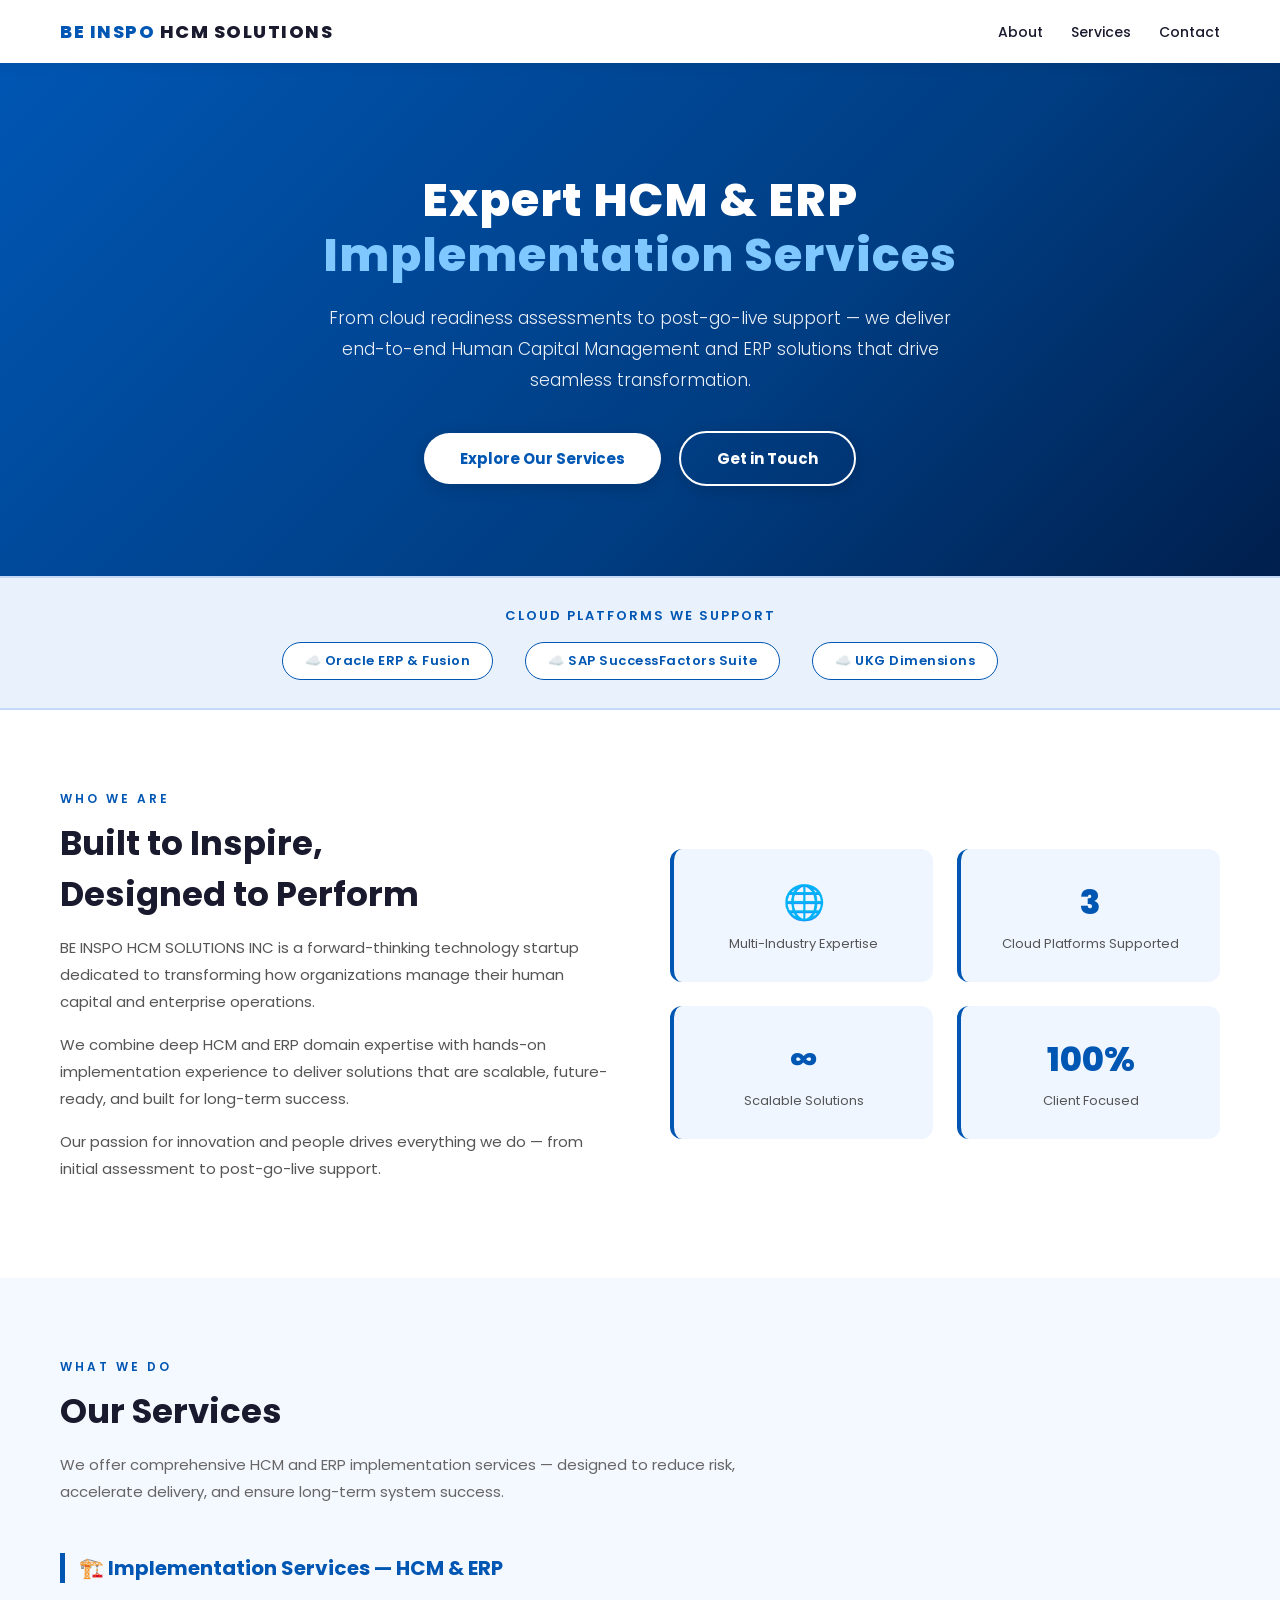
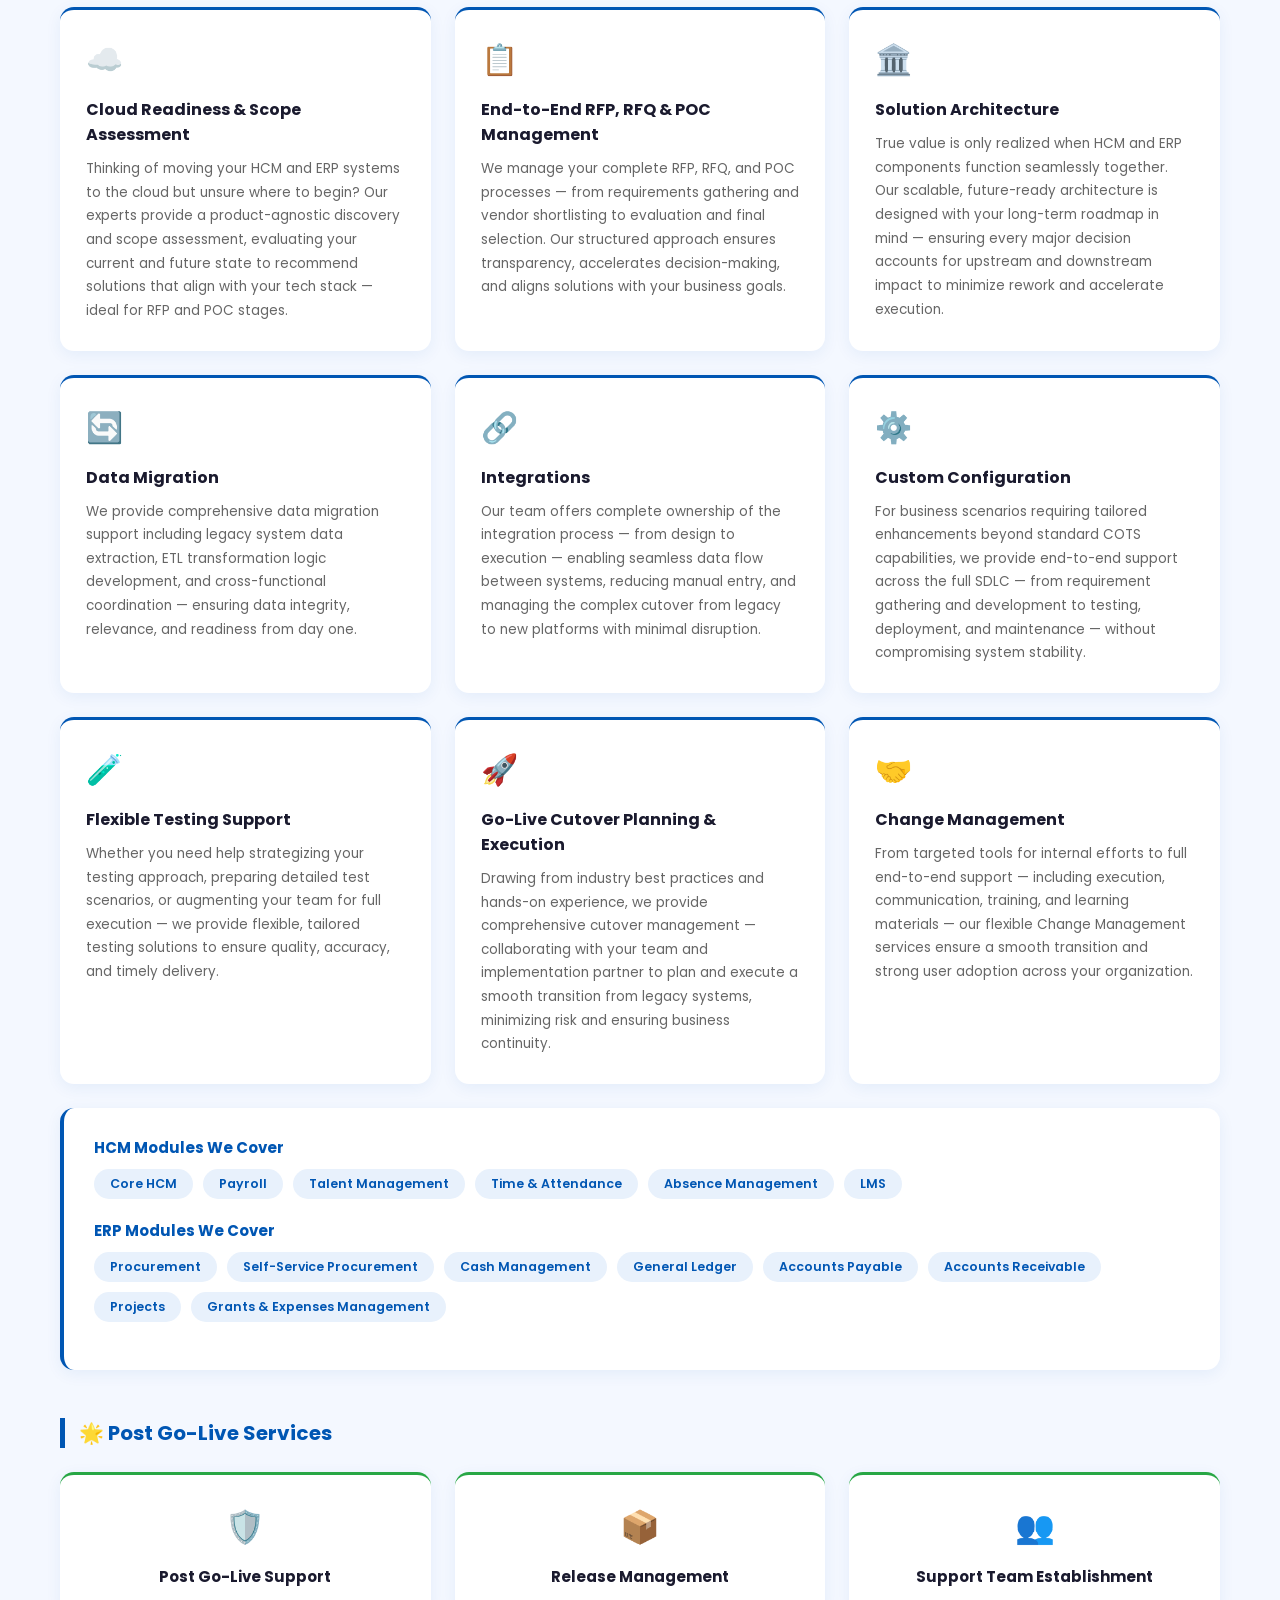
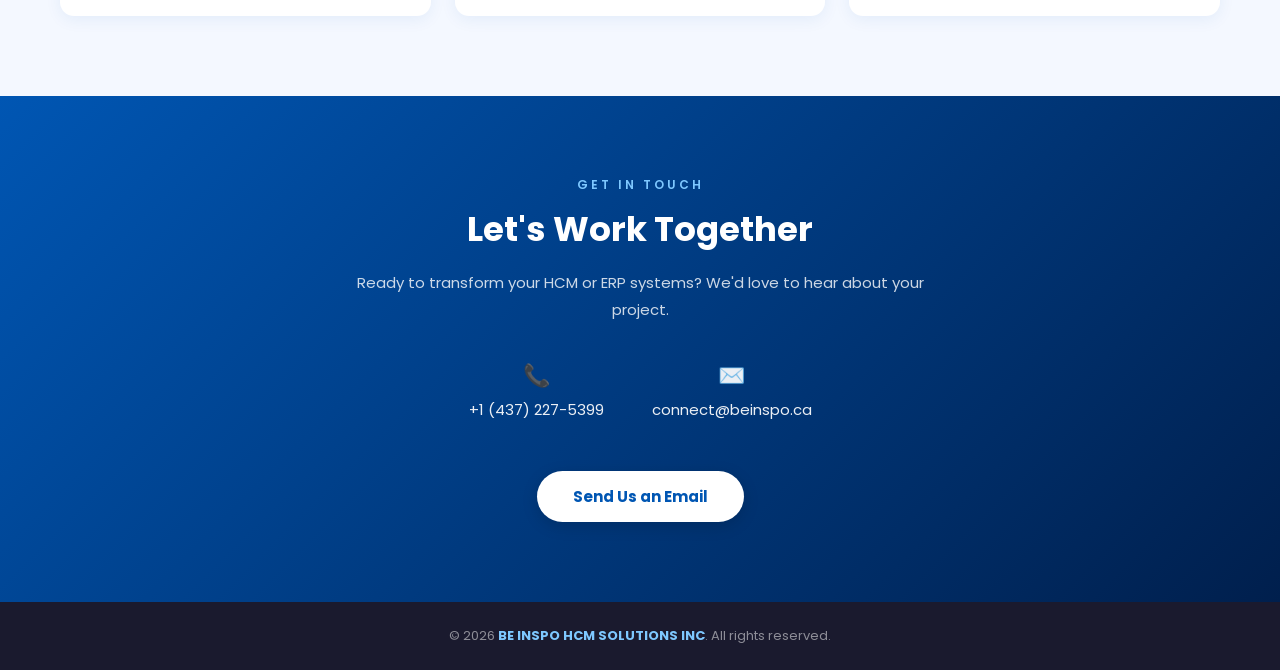
==== index.html @ 2d2f7bf6 "Initial website commit" ====
<!DOCTYPE html>
<html lang="en">
<head>
  <meta charset="UTF-8" />
  <meta name="viewport" content="width=device-width, initial-scale=1.0"/>
  <title>BE INSPO HCM SOLUTIONS INC</title>
  <link href="https://fonts.googleapis.com/css2?family=Poppins:wght@300;400;600;700;800&display=swap" rel="stylesheet"/>
  <style>
    * { margin: 0; padding: 0; box-sizing: border-box; }
    body { font-family: 'Poppins', sans-serif; color: #1a1a2e; background: #f9f9f9; }

    /* NAV */
    nav {
      display: flex; justify-content: space-between; align-items: center;
      padding: 18px 60px; background: #fff;
      box-shadow: 0 2px 12px rgba(0,0,0,0.07);
      position: sticky; top: 0; z-index: 100;
    }
    .logo { font-size: 18px; font-weight: 800; color: #0056b3; letter-spacing: 1.5px; }
    .logo span { color: #1a1a2e; }
    nav ul { list-style: none; display: flex; gap: 28px; }
    nav ul li a { text-decoration: none; color: #1a1a2e; font-size: 14px; font-weight: 500; transition: color 0.2s; }
    nav ul li a:hover { color: #0056b3; }

    /* HERO */
    .hero {
      background: linear-gradient(135deg, #0056b3 0%, #003d82 60%, #001f4d 100%);
      color: #fff; text-align: center; padding: 110px 40px 90px;
    }
    .hero h1 { font-size: 46px; font-weight: 800; letter-spacing: 1px; line-height: 1.2; margin-bottom: 20px; }
    .hero h1 span { color: #7ec8ff; }
    .hero p { font-size: 17px; font-weight: 300; max-width: 640px; margin: 0 auto 36px; line-height: 1.8; opacity: 0.92; }
    .btn {
      display: inline-block; padding: 14px 36px; background: #fff; color: #0056b3;
      font-weight: 700; font-size: 15px; border-radius: 30px; text-decoration: none;
      transition: transform 0.2s, box-shadow 0.2s; box-shadow: 0 4px 16px rgba(0,0,0,0.15);
    }
    .btn:hover { transform: translateY(-2px); box-shadow: 0 8px 24px rgba(0,0,0,0.2); }
    .btn-outline { background: transparent; color: #fff; border: 2px solid #fff; margin-left: 14px; }
    .btn-outline:hover { background: #fff; color: #0056b3; }

    /* SECTIONS */
    section { padding: 80px 60px; }
    .section-label { font-size: 12px; font-weight: 600; letter-spacing: 3px; color: #0056b3; text-transform: uppercase; margin-bottom: 10px; }
    h2 { font-size: 34px; font-weight: 700; color: #1a1a2e; margin-bottom: 14px; }
    .sub { font-size: 15px; color: #666; max-width: 620px; line-height: 1.8; margin-bottom: 50px; }

    /* ABOUT */
    .about { background: #fff; }
    .about-grid { display: grid; grid-template-columns: 1fr 1fr; gap: 60px; align-items: center; }
    .about-text p { font-size: 15px; color: #555; line-height: 1.8; margin-bottom: 16px; }
    .about-stats { display: grid; grid-template-columns: 1fr 1fr; gap: 24px; }
    .stat-box { background: #f0f6ff; border-radius: 12px; padding: 28px 24px; text-align: center; border-left: 4px solid #0056b3; }
    .stat-box h3 { font-size: 34px; font-weight: 800; color: #0056b3; }
    .stat-box p { font-size: 13px; color: #555; margin-top: 6px; }

    /* CLOUD BANNER */
    .cloud-banner {
      background: #e8f1fc; padding: 28px 60px; text-align: center;
      border-top: 2px solid #c3d9f5; border-bottom: 2px solid #c3d9f5;
    }
    .cloud-banner p { font-size: 13px; font-weight: 600; letter-spacing: 2px; color: #0056b3; text-transform: uppercase; margin-bottom: 16px; }
    .cloud-logos { display: flex; justify-content: center; gap: 32px; flex-wrap: wrap; }
    .cloud-tag {
      background: #fff; border: 1.5px solid #0056b3; color: #0056b3;
      border-radius: 20px; padding: 8px 22px; font-size: 13px; font-weight: 600;
      letter-spacing: 0.5px;
    }

    /* SERVICES */
    .services { background: #f4f8ff; }
    .services-intro { max-width: 700px; margin-bottom: 48px; }

    /* Category header */
    .cat-title {
      font-size: 20px; font-weight: 700; color: #0056b3;
      border-left: 5px solid #0056b3; padding-left: 14px;
      margin: 48px 0 24px;
    }

    /* Service cards grid */
    .service-grid { display: grid; grid-template-columns: repeat(auto-fill, minmax(300px, 1fr)); gap: 24px; }
    .service-card {
      background: #fff; border-radius: 14px; padding: 28px 26px;
      box-shadow: 0 4px 16px rgba(0,86,179,0.07);
      transition: transform 0.2s, box-shadow 0.2s;
      border-top: 3px solid #0056b3;
    }
    .service-card:hover { transform: translateY(-5px); box-shadow: 0 10px 28px rgba(0,86,179,0.14); }
    .service-card .icon { font-size: 30px; margin-bottom: 14px; }
    .service-card h3 { font-size: 16px; font-weight: 700; color: #1a1a2e; margin-bottom: 10px; }
    .service-card p { font-size: 13.5px; color: #666; line-height: 1.75; }

    /* Modules */
    .modules-box {
      background: #fff; border-radius: 14px; padding: 28px 30px;
      box-shadow: 0 4px 16px rgba(0,86,179,0.07); margin-top: 24px;
      border-left: 4px solid #0056b3;
    }
    .modules-box h4 { font-size: 15px; font-weight: 700; color: #0056b3; margin-bottom: 10px; }
    .module-tags { display: flex; flex-wrap: wrap; gap: 10px; margin-bottom: 20px; }
    .module-tag {
      background: #e8f1fc; color: #0056b3; border-radius: 20px;
      padding: 6px 16px; font-size: 12.5px; font-weight: 600;
    }

    /* Post go-live */
    .post-cards { display: flex; gap: 24px; flex-wrap: wrap; margin-top: 10px; }
    .post-card {
      background: #fff; border-radius: 14px; padding: 28px 26px; flex: 1; min-width: 220px;
      box-shadow: 0 4px 16px rgba(0,86,179,0.07); border-top: 3px solid #28a745; text-align: center;
      transition: transform 0.2s;
    }
    .post-card:hover { transform: translateY(-5px); }
    .post-card .icon { font-size: 32px; margin-bottom: 14px; }
    .post-card h3 { font-size: 15px; font-weight: 700; color: #1a1a2e; }

    /* TEAM */
    .team { background: #fff; text-align: center; }
    .team-grid { display: flex; justify-content: center; gap: 36px; flex-wrap: wrap; margin-top: 10px; }
    .team-card { background: #f4f8ff; border-radius: 14px; padding: 36px 28px; width: 200px; box-shadow: 0 2px 12px rgba(0,86,179,0.07); }
    .avatar {
      width: 72px; height: 72px; border-radius: 50%; background: #0056b3; color: #fff;
      font-size: 24px; font-weight: 700; display: flex; align-items: center;
      justify-content: center; margin: 0 auto 16px;
    }
    .team-card h4 { font-size: 15px; font-weight: 700; color: #1a1a2e; }
    .team-card p { font-size: 12px; color: #0056b3; margin-top: 4px; font-weight: 500; }

    /* CONTACT */
    .contact { background: linear-gradient(135deg, #0056b3, #001f4d); color: #fff; text-align: center; }
    .contact h2 { color: #fff; }
    .contact .sub { color: rgba(255,255,255,0.8); margin: 0 auto 36px; }
    .contact-info { display: flex; justify-content: center; gap: 48px; flex-wrap: wrap; margin-top: 20px; }
    .contact-item { font-size: 15px; opacity: 0.92; }
    .contact-item span { font-size: 22px; display: block; margin-bottom: 6px; }

    /* FOOTER */
    footer { background: #1a1a2e; color: rgba(255,255,255,0.5); text-align: center; padding: 24px; font-size: 13px; }
    footer strong { color: #7ec8ff; }

    @media (max-width: 768px) {
      nav { padding: 16px 20px; }
      nav ul { gap: 14px; }
      .logo { font-size: 14px; }
      .hero h1 { font-size: 28px; }
      section { padding: 60px 20px; }
      .about-grid { grid-template-columns: 1fr; }
      .cloud-banner { padding: 24px 20px; }
    }
  </style>
</head>
<body>

  <!-- NAV -->
  <nav>
    <div class="logo">BE INSPO <span>HCM SOLUTIONS</span></div>
    <ul>
      <li><a href="#about">About</a></li>
      <li><a href="#services">Services</a></li>
      <li><a href="#contact">Contact</a></li>
    </ul>
  </nav>

  <!-- HERO -->
  <section class="hero">
    <h1>Expert HCM & ERP<br><span>Implementation Services</span></h1>
    <p>From cloud readiness assessments to post-go-live support — we deliver end-to-end Human Capital Management and ERP solutions that drive seamless transformation.</p>
    <a href="#services" class="btn">Explore Our Services</a>
    <a href="#contact" class="btn btn-outline">Get in Touch</a>
  </section>

  <!-- CLOUD PRODUCTS BANNER -->
  <div class="cloud-banner">
    <p>Cloud Platforms We Support</p>
    <div class="cloud-logos">
      <span class="cloud-tag">☁️ Oracle ERP & Fusion</span>
      <span class="cloud-tag">☁️ SAP SuccessFactors Suite</span>
      <span class="cloud-tag">☁️ UKG Dimensions</span>
    </div>
  </div>

  <!-- ABOUT -->
  <section class="about" id="about">
    <div class="about-grid">
      <div class="about-text">
        <div class="section-label">Who We Are</div>
        <h2>Built to Inspire,<br>Designed to Perform</h2>
        <p>BE INSPO HCM SOLUTIONS INC is a forward-thinking technology startup dedicated to transforming how organizations manage their human capital and enterprise operations.</p>
        <p>We combine deep HCM and ERP domain expertise with hands-on implementation experience to deliver solutions that are scalable, future-ready, and built for long-term success.</p>
        <p>Our passion for innovation and people drives everything we do — from initial assessment to post-go-live support.</p>
      </div>
      <div class="about-stats">
<div class="stat-box"><h3>🌐</h3><p>Multi-Industry Expertise</p></div>
<div class="stat-box"><h3>3</h3><p>Cloud Platforms Supported</p></div>
        <div class="stat-box"><h3>∞</h3><p>Scalable Solutions</p></div>
        <div class="stat-box"><h3>100%</h3><p>Client Focused</p></div>
      </div>
    </div>
  </section>

  <!-- SERVICES -->
  <section class="services" id="services">
    <div class="section-label">What We Do</div>
    <h2>Our Services</h2>
    <p class="sub services-intro">We offer comprehensive HCM and ERP implementation services — designed to reduce risk, accelerate delivery, and ensure long-term system success.</p>

    <!-- Category 1: Implementation Services -->
    <div class="cat-title">🏗️ Implementation Services — HCM & ERP</div>
    <div class="service-grid">

      <div class="service-card">
        <div class="icon">☁️</div>
        <h3>Cloud Readiness & Scope Assessment</h3>
        <p>Thinking of moving your HCM and ERP systems to the cloud but unsure where to begin? Our experts provide a product-agnostic discovery and scope assessment, evaluating your current and future state to recommend solutions that align with your tech stack — ideal for RFP and POC stages.</p>
      </div>

      <div class="service-card">
        <div class="icon">📋</div>
        <h3>End-to-End RFP, RFQ & POC Management</h3>
        <p>We manage your complete RFP, RFQ, and POC processes — from requirements gathering and vendor shortlisting to evaluation and final selection. Our structured approach ensures transparency, accelerates decision-making, and aligns solutions with your business goals.</p>
      </div>

      <div class="service-card">
        <div class="icon">🏛️</div>
        <h3>Solution Architecture</h3>
        <p>True value is only realized when HCM and ERP components function seamlessly together. Our scalable, future-ready architecture is designed with your long-term roadmap in mind — ensuring every major decision accounts for upstream and downstream impact to minimize rework and accelerate execution.</p>
      </div>

      <div class="service-card">
        <div class="icon">🔄</div>
        <h3>Data Migration</h3>
        <p>We provide comprehensive data migration support including legacy system data extraction, ETL transformation logic development, and cross-functional coordination — ensuring data integrity, relevance, and readiness from day one.</p>
      </div>

      <div class="service-card">
        <div class="icon">🔗</div>
        <h3>Integrations</h3>
        <p>Our team offers complete ownership of the integration process — from design to execution — enabling seamless data flow between systems, reducing manual entry, and managing the complex cutover from legacy to new platforms with minimal disruption.</p>
      </div>

      <div class="service-card">
        <div class="icon">⚙️</div>
        <h3>Custom Configuration</h3>
        <p>For business scenarios requiring tailored enhancements beyond standard COTS capabilities, we provide end-to-end support across the full SDLC — from requirement gathering and development to testing, deployment, and maintenance — without compromising system stability.</p>
      </div>

      <div class="service-card">
        <div class="icon">🧪</div>
        <h3>Flexible Testing Support</h3>
        <p>Whether you need help strategizing your testing approach, preparing detailed test scenarios, or augmenting your team for full execution — we provide flexible, tailored testing solutions to ensure quality, accuracy, and timely delivery.</p>
      </div>

      <div class="service-card">
        <div class="icon">🚀</div>
        <h3>Go-Live Cutover Planning & Execution</h3>
        <p>Drawing from industry best practices and hands-on experience, we provide comprehensive cutover management — collaborating with your team and implementation partner to plan and execute a smooth transition from legacy systems, minimizing risk and ensuring business continuity.</p>
      </div>

      <div class="service-card">
        <div class="icon">🤝</div>
        <h3>Change Management</h3>
        <p>From targeted tools for internal efforts to full end-to-end support — including execution, communication, training, and learning materials — our flexible Change Management services ensure a smooth transition and strong user adoption across your organization.</p>
      </div>

    </div>

    <!-- Modules -->
    <div class="modules-box">
      <h4>HCM Modules We Cover</h4>
      <div class="module-tags">
        <span class="module-tag">Core HCM</span>
        <span class="module-tag">Payroll</span>
        <span class="module-tag">Talent Management</span>
        <span class="module-tag">Time & Attendance</span>
        <span class="module-tag">Absence Management</span>
        <span class="module-tag">LMS</span>
      </div>
      <h4>ERP Modules We Cover</h4>
      <div class="module-tags">
        <span class="module-tag">Procurement</span>
        <span class="module-tag">Self-Service Procurement</span>
        <span class="module-tag">Cash Management</span>
        <span class="module-tag">General Ledger</span>
        <span class="module-tag">Accounts Payable</span>
        <span class="module-tag">Accounts Receivable</span>
        <span class="module-tag">Projects</span>
        <span class="module-tag">Grants & Expenses Management</span>
      </div>
    </div>

    <!-- Category 2: Post Go-Live -->
    <div class="cat-title">🌟 Post Go-Live Services</div>
    <div class="post-cards">
      <div class="post-card">
        <div class="icon">🛡️</div>
        <h3>Post Go-Live Support</h3>
      </div>
      <div class="post-card">
        <div class="icon">📦</div>
        <h3>Release Management</h3>
      </div>
      <div class="post-card">
        <div class="icon">👥</div>
        <h3>Support Team Establishment</h3>
      </div>
    </div>

  </section>


  <!-- CONTACT -->
  <section class="contact" id="contact">
    <div class="section-label" style="color:#7ec8ff;">Get In Touch</div>
    <h2>Let's Work Together</h2>
    <p class="sub">Ready to transform your HCM or ERP systems? We'd love to hear about your project.</p>
    <div class="contact-info">
      <div class="contact-item"><span>📞</span>+1 (437) 227-5399</div>
      <div class="contact-item"><span>✉️</span>connect@beinspo.ca</div>
    </div>
    <br><br>
    <a href="mailto:connect@beinspo.ca" class="btn">Send Us an Email</a>
  </section>

  <!-- FOOTER -->
  <footer>
    <p>© 2026 <strong>BE INSPO HCM SOLUTIONS INC</strong>. All rights reserved.</p>
  </footer>

</body>
</html>
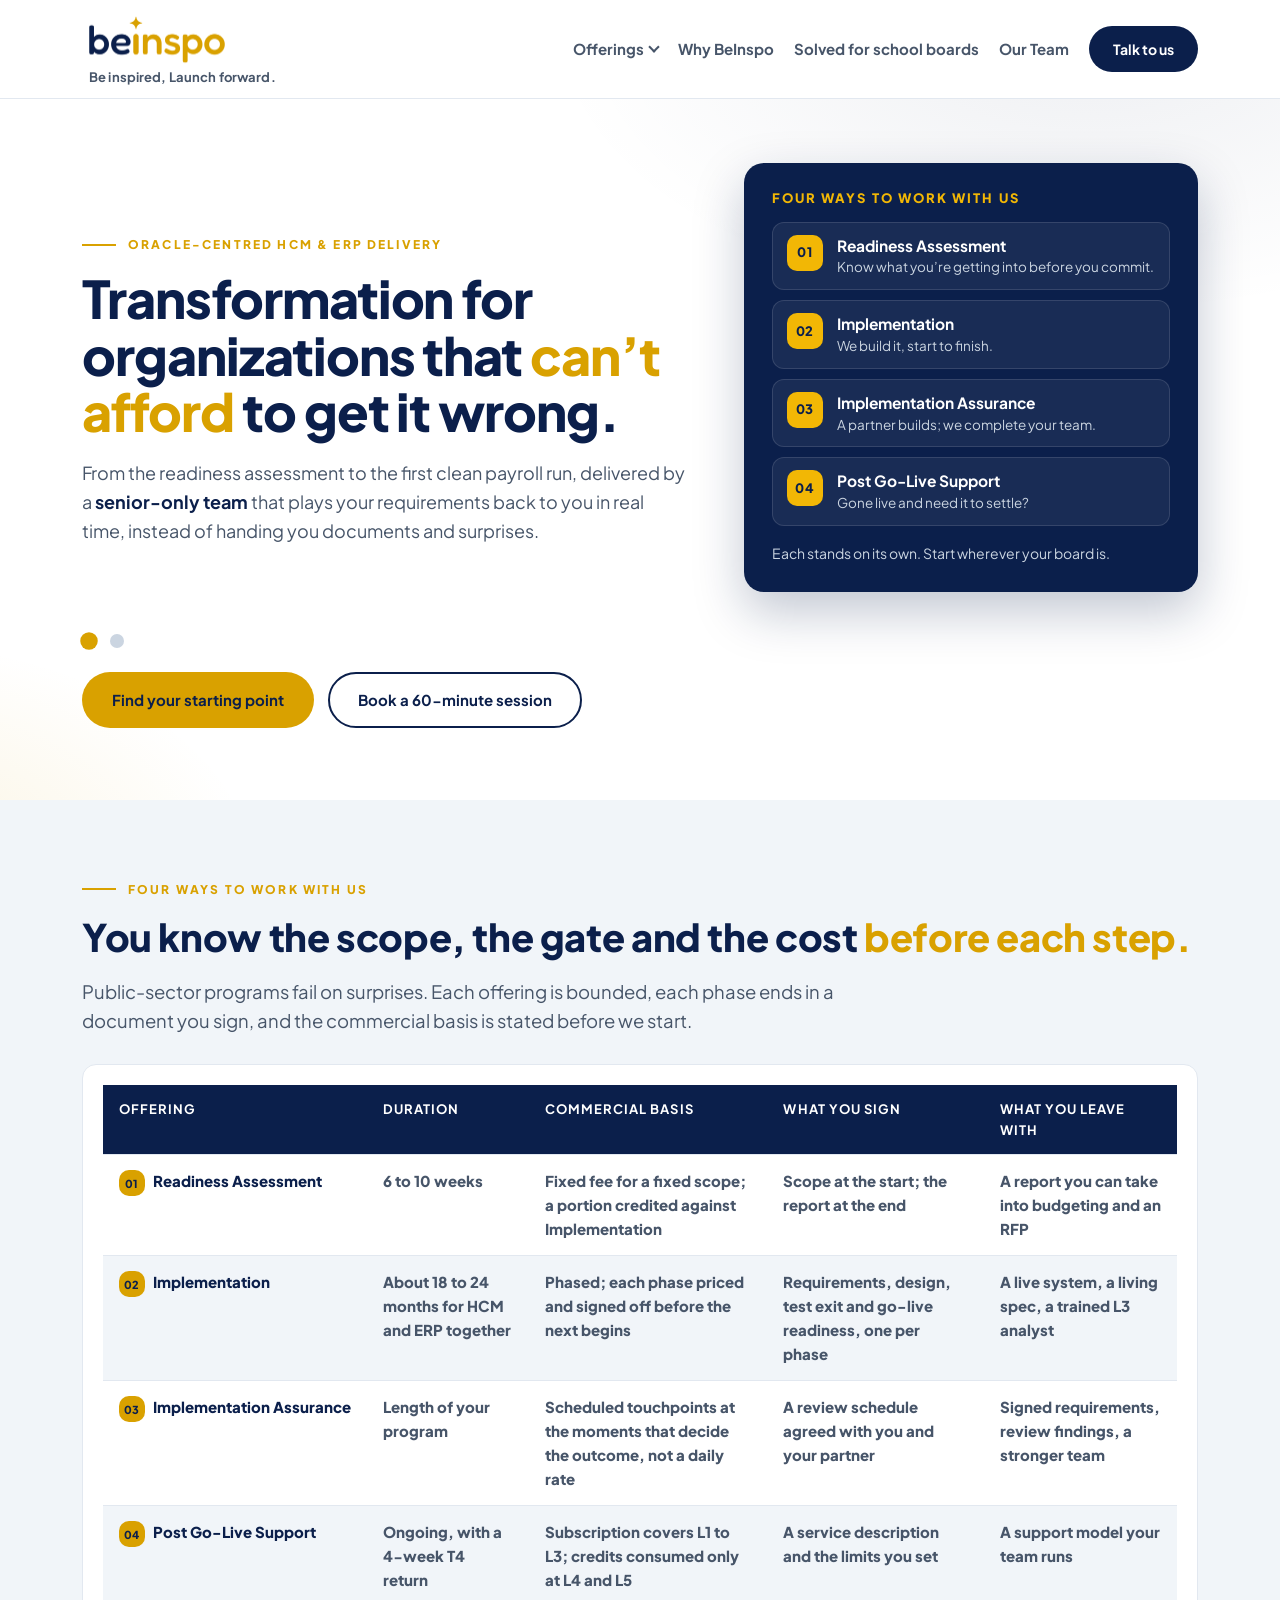
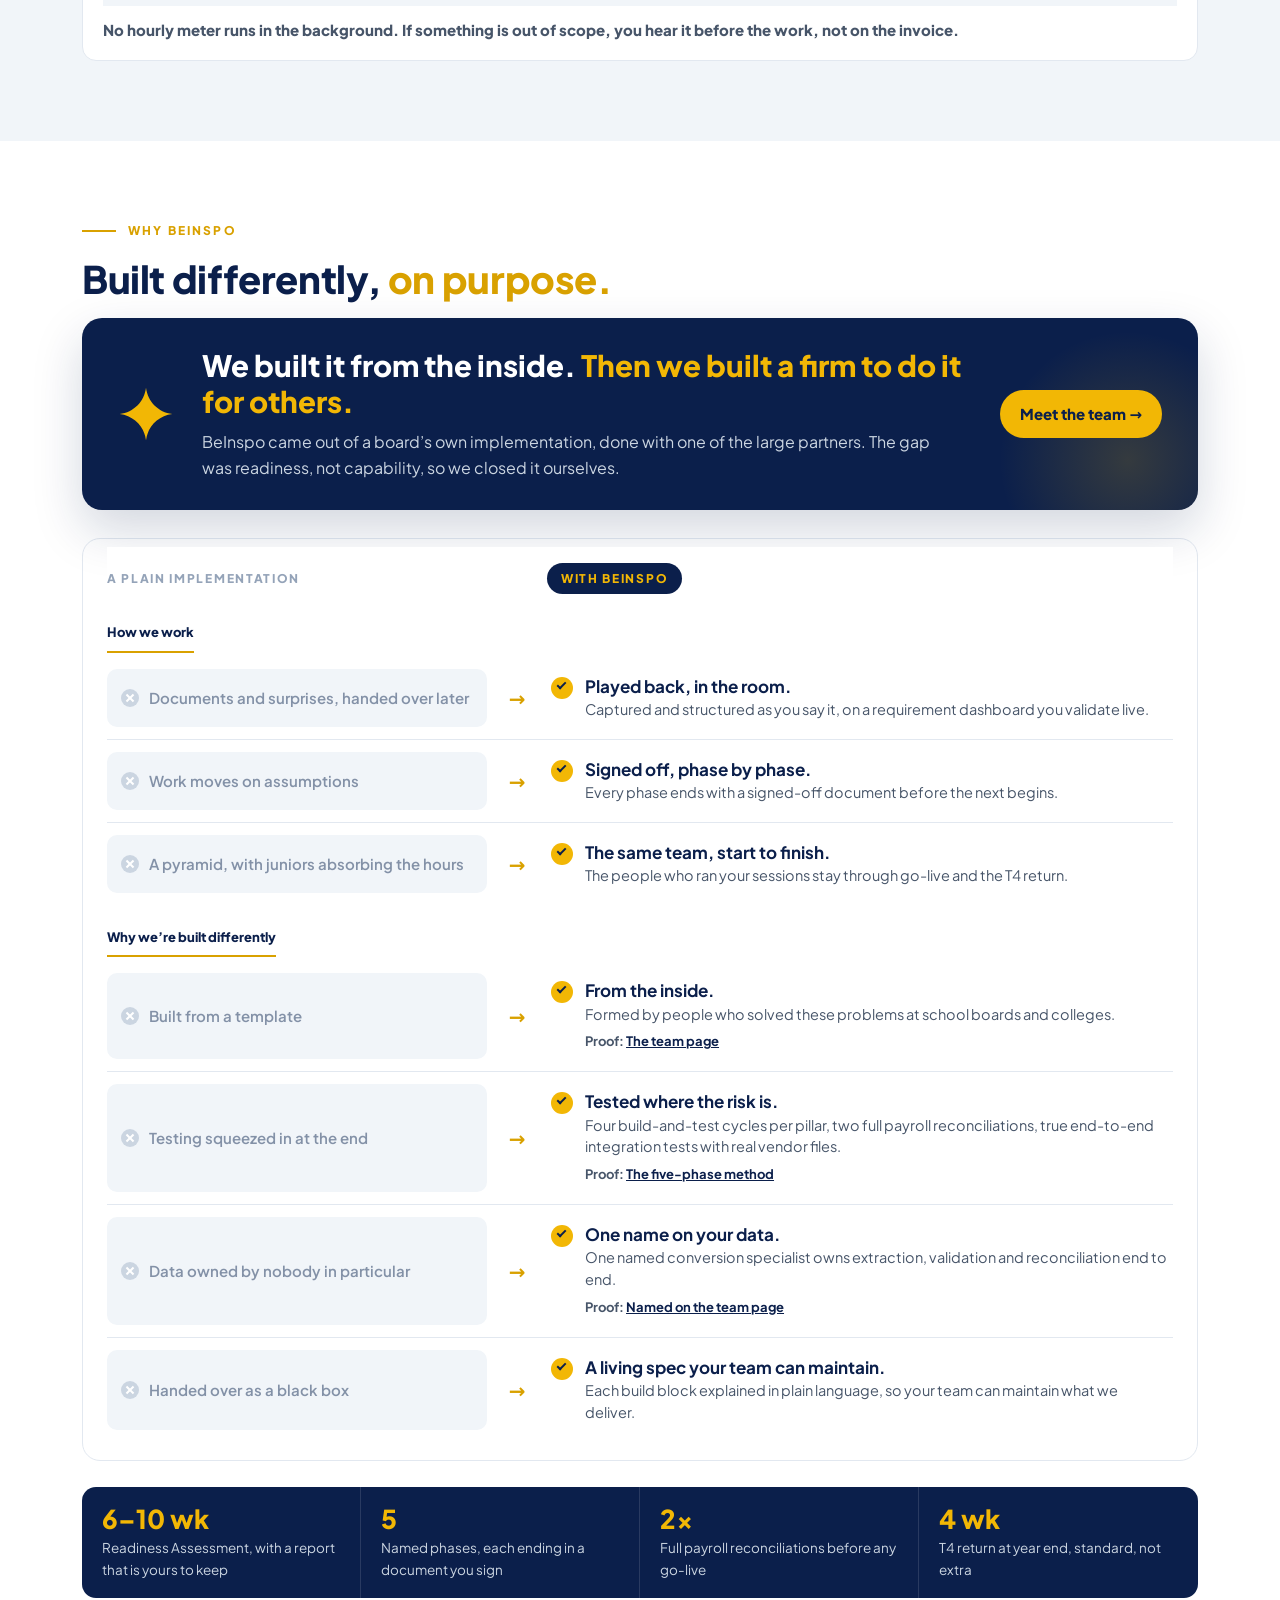
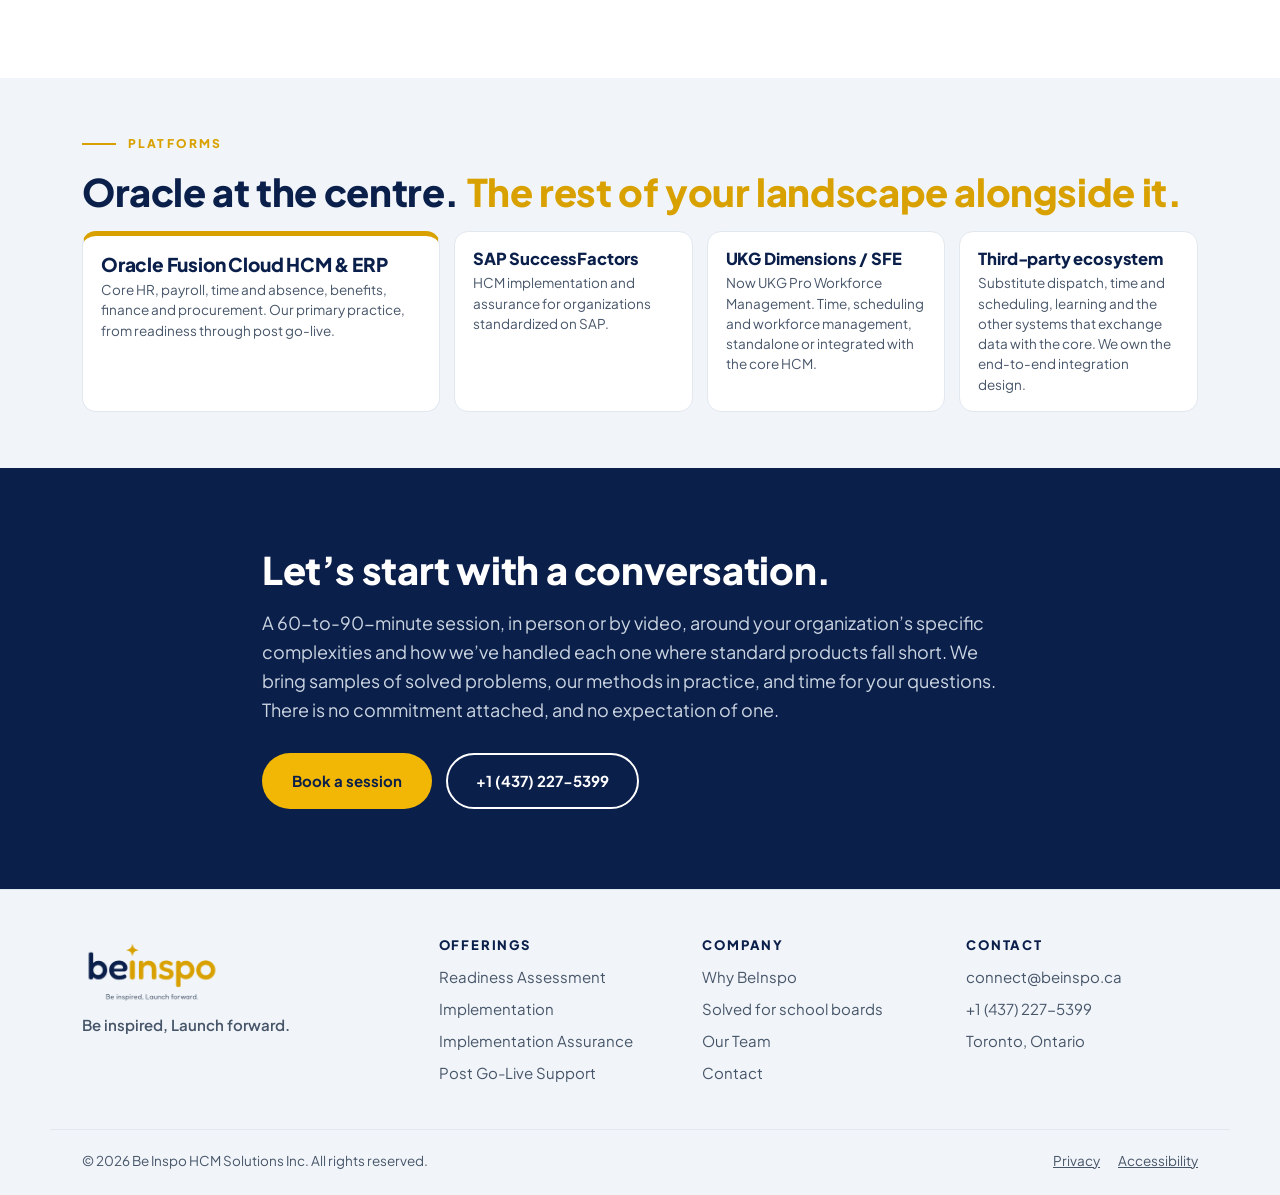
==== commit 6a6bd657: "New version" ====
--- a/index.html
+++ b/index.html
@@ -1,331 +1,257 @@
 <!DOCTYPE html>
-<html lang="en">
+<html lang="en-CA">
 <head>
-  <meta charset="UTF-8" />
-  <meta name="viewport" content="width=device-width, initial-scale=1.0"/>
-  <title>BE INSPO HCM SOLUTIONS INC</title>
-  <link href="https://fonts.googleapis.com/css2?family=Poppins:wght@300;400;600;700;800&display=swap" rel="stylesheet"/>
-  <style>
-    * { margin: 0; padding: 0; box-sizing: border-box; }
-    body { font-family: 'Poppins', sans-serif; color: #1a1a2e; background: #f9f9f9; }
-
-    /* NAV */
-    nav {
-      display: flex; justify-content: space-between; align-items: center;
-      padding: 18px 60px; background: #fff;
-      box-shadow: 0 2px 12px rgba(0,0,0,0.07);
-      position: sticky; top: 0; z-index: 100;
-    }
-    .logo { font-size: 18px; font-weight: 800; color: #0056b3; letter-spacing: 1.5px; }
-    .logo span { color: #1a1a2e; }
-    nav ul { list-style: none; display: flex; gap: 28px; }
-    nav ul li a { text-decoration: none; color: #1a1a2e; font-size: 14px; font-weight: 500; transition: color 0.2s; }
-    nav ul li a:hover { color: #0056b3; }
-
-    /* HERO */
-    .hero {
-      background: linear-gradient(135deg, #0056b3 0%, #003d82 60%, #001f4d 100%);
-      color: #fff; text-align: center; padding: 110px 40px 90px;
-    }
-    .hero h1 { font-size: 46px; font-weight: 800; letter-spacing: 1px; line-height: 1.2; margin-bottom: 20px; }
-    .hero h1 span { color: #7ec8ff; }
-    .hero p { font-size: 17px; font-weight: 300; max-width: 640px; margin: 0 auto 36px; line-height: 1.8; opacity: 0.92; }
-    .btn {
-      display: inline-block; padding: 14px 36px; background: #fff; color: #0056b3;
-      font-weight: 700; font-size: 15px; border-radius: 30px; text-decoration: none;
-      transition: transform 0.2s, box-shadow 0.2s; box-shadow: 0 4px 16px rgba(0,0,0,0.15);
-    }
-    .btn:hover { transform: translateY(-2px); box-shadow: 0 8px 24px rgba(0,0,0,0.2); }
-    .btn-outline { background: transparent; color: #fff; border: 2px solid #fff; margin-left: 14px; }
-    .btn-outline:hover { background: #fff; color: #0056b3; }
-
-    /* SECTIONS */
-    section { padding: 80px 60px; }
-    .section-label { font-size: 12px; font-weight: 600; letter-spacing: 3px; color: #0056b3; text-transform: uppercase; margin-bottom: 10px; }
-    h2 { font-size: 34px; font-weight: 700; color: #1a1a2e; margin-bottom: 14px; }
-    .sub { font-size: 15px; color: #666; max-width: 620px; line-height: 1.8; margin-bottom: 50px; }
-
-    /* ABOUT */
-    .about { background: #fff; }
-    .about-grid { display: grid; grid-template-columns: 1fr 1fr; gap: 60px; align-items: center; }
-    .about-text p { font-size: 15px; color: #555; line-height: 1.8; margin-bottom: 16px; }
-    .about-stats { display: grid; grid-template-columns: 1fr 1fr; gap: 24px; }
-    .stat-box { background: #f0f6ff; border-radius: 12px; padding: 28px 24px; text-align: center; border-left: 4px solid #0056b3; }
-    .stat-box h3 { font-size: 34px; font-weight: 800; color: #0056b3; }
-    .stat-box p { font-size: 13px; color: #555; margin-top: 6px; }
-
-    /* CLOUD BANNER */
-    .cloud-banner {
-      background: #e8f1fc; padding: 28px 60px; text-align: center;
-      border-top: 2px solid #c3d9f5; border-bottom: 2px solid #c3d9f5;
-    }
-    .cloud-banner p { font-size: 13px; font-weight: 600; letter-spacing: 2px; color: #0056b3; text-transform: uppercase; margin-bottom: 16px; }
-    .cloud-logos { display: flex; justify-content: center; gap: 32px; flex-wrap: wrap; }
-    .cloud-tag {
-      background: #fff; border: 1.5px solid #0056b3; color: #0056b3;
-      border-radius: 20px; padding: 8px 22px; font-size: 13px; font-weight: 600;
-      letter-spacing: 0.5px;
-    }
-
-    /* SERVICES */
-    .services { background: #f4f8ff; }
-    .services-intro { max-width: 700px; margin-bottom: 48px; }
-
-    /* Category header */
-    .cat-title {
-      font-size: 20px; font-weight: 700; color: #0056b3;
-      border-left: 5px solid #0056b3; padding-left: 14px;
-      margin: 48px 0 24px;
-    }
-
-    /* Service cards grid */
-    .service-grid { display: grid; grid-template-columns: repeat(auto-fill, minmax(300px, 1fr)); gap: 24px; }
-    .service-card {
-      background: #fff; border-radius: 14px; padding: 28px 26px;
-      box-shadow: 0 4px 16px rgba(0,86,179,0.07);
-      transition: transform 0.2s, box-shadow 0.2s;
-      border-top: 3px solid #0056b3;
-    }
-    .service-card:hover { transform: translateY(-5px); box-shadow: 0 10px 28px rgba(0,86,179,0.14); }
-    .service-card .icon { font-size: 30px; margin-bottom: 14px; }
-    .service-card h3 { font-size: 16px; font-weight: 700; color: #1a1a2e; margin-bottom: 10px; }
-    .service-card p { font-size: 13.5px; color: #666; line-height: 1.75; }
-
-    /* Modules */
-    .modules-box {
-      background: #fff; border-radius: 14px; padding: 28px 30px;
-      box-shadow: 0 4px 16px rgba(0,86,179,0.07); margin-top: 24px;
-      border-left: 4px solid #0056b3;
-    }
-    .modules-box h4 { font-size: 15px; font-weight: 700; color: #0056b3; margin-bottom: 10px; }
-    .module-tags { display: flex; flex-wrap: wrap; gap: 10px; margin-bottom: 20px; }
-    .module-tag {
-      background: #e8f1fc; color: #0056b3; border-radius: 20px;
-      padding: 6px 16px; font-size: 12.5px; font-weight: 600;
-    }
-
-    /* Post go-live */
-    .post-cards { display: flex; gap: 24px; flex-wrap: wrap; margin-top: 10px; }
-    .post-card {
-      background: #fff; border-radius: 14px; padding: 28px 26px; flex: 1; min-width: 220px;
-      box-shadow: 0 4px 16px rgba(0,86,179,0.07); border-top: 3px solid #28a745; text-align: center;
-      transition: transform 0.2s;
-    }
-    .post-card:hover { transform: translateY(-5px); }
-    .post-card .icon { font-size: 32px; margin-bottom: 14px; }
-    .post-card h3 { font-size: 15px; font-weight: 700; color: #1a1a2e; }
-
-    /* TEAM */
-    .team { background: #fff; text-align: center; }
-    .team-grid { display: flex; justify-content: center; gap: 36px; flex-wrap: wrap; margin-top: 10px; }
-    .team-card { background: #f4f8ff; border-radius: 14px; padding: 36px 28px; width: 200px; box-shadow: 0 2px 12px rgba(0,86,179,0.07); }
-    .avatar {
-      width: 72px; height: 72px; border-radius: 50%; background: #0056b3; color: #fff;
-      font-size: 24px; font-weight: 700; display: flex; align-items: center;
-      justify-content: center; margin: 0 auto 16px;
-    }
-    .team-card h4 { font-size: 15px; font-weight: 700; color: #1a1a2e; }
-    .team-card p { font-size: 12px; color: #0056b3; margin-top: 4px; font-weight: 500; }
-
-    /* CONTACT */
-    .contact { background: linear-gradient(135deg, #0056b3, #001f4d); color: #fff; text-align: center; }
-    .contact h2 { color: #fff; }
-    .contact .sub { color: rgba(255,255,255,0.8); margin: 0 auto 36px; }
-    .contact-info { display: flex; justify-content: center; gap: 48px; flex-wrap: wrap; margin-top: 20px; }
-    .contact-item { font-size: 15px; opacity: 0.92; }
-    .contact-item span { font-size: 22px; display: block; margin-bottom: 6px; }
-
-    /* FOOTER */
-    footer { background: #1a1a2e; color: rgba(255,255,255,0.5); text-align: center; padding: 24px; font-size: 13px; }
-    footer strong { color: #7ec8ff; }
-
-    @media (max-width: 768px) {
-      nav { padding: 16px 20px; }
-      nav ul { gap: 14px; }
-      .logo { font-size: 14px; }
-      .hero h1 { font-size: 28px; }
-      section { padding: 60px 20px; }
-      .about-grid { grid-template-columns: 1fr; }
-      .cloud-banner { padding: 24px 20px; }
-    }
-  </style>
+  <meta charset="UTF-8">
+  <meta name="viewport" content="width=device-width, initial-scale=1">
+  <title>HCM &amp; ERP implementation for school boards | BeInspo</title>
+  <meta name="description" content="Oracle-centred HCM and ERP implementation for Canadian school boards and the public sector, by people who solved these problems inside boards.">
+  <link rel="icon" type="image/svg+xml" href="assets/favicon.svg">
+  <link rel="stylesheet" href="css/styles.css?v=20261103j">
+  <link rel="stylesheet" href="css/pages.css?v=20261024c">
+  <link rel="stylesheet" href="css/merge.css?v=20261103p">
 </head>
 <body>
-
-  <!-- NAV -->
-  <nav>
-    <div class="logo">BE INSPO <span>HCM SOLUTIONS</span></div>
+<a class="skip-link" href="#main">Skip to content</a>
+
+<header class="site-header">
+  <div class="wrap nav-in">
+    <a class="brand" href="index.html" aria-label="BeInspo home">
+      <span class="brand-mark"><img src="assets/beinspo-logo.png" alt="BeInspo" width="1200" height="600"></span>
+      <span class="brand-tag">Be inspired, Launch forward.</span>
+    </a>
+    <button class="nav-toggle" aria-expanded="false" aria-controls="site-nav">
+      <span class="nav-toggle-bar" aria-hidden="true"></span><span class="sr-only">Menu</span>
+    </button>
+    <nav id="site-nav" class="site-nav" aria-label="Primary">
+      <ul class="nav-links">
+        <li class="has-dropdown">
+          <button class="nav-link dropdown-toggle" aria-expanded="false" aria-controls="engage-menu">Offerings <span class="chev" aria-hidden="true"></span></button>
+          <ul id="engage-menu" class="dropdown">
+            <li><a href="readiness-assessment.html"><strong>01 Readiness Assessment</strong><span>Know what you&rsquo;re getting into before you commit.</span></a></li>
+            <li><a href="implementation.html"><strong>02 Implementation</strong><span>We build it, start to finish.</span></a></li>
+            <li><a href="implementation-assurance.html"><strong>03 Implementation Assurance</strong><span>A partner builds; we complete your team.</span></a></li>
+            <li><a href="post-go-live-support.html"><strong>04 Post Go-Live Support</strong><span>Gone live and need it to settle?</span></a></li>
+          </ul>
+        </li>
+        <li><a class="nav-link" href="index.html#why-beinspo">Why BeInspo</a></li>
+        <li><a class="nav-link" href="school-boards.html">Solved for school boards</a></li>
+        <li><a class="nav-link" href="team.html">Our Team</a></li>
+        <li class="nav-cta-item"><a class="btn btn-navy btn-sm" href="contact.html">Talk to us</a></li>
+      </ul>
+    </nav>
+  </div>
+</header>
+
+<main id="main">
+
+  <!-- Hero: two slides rotate in the left column; the path card stays fixed on the right -->
+  <section class="hero" aria-labelledby="hero-heading">
+    <div class="wrap hero-in">
+      <div class="hero-copy">
+        <div class="hero-slider" data-slider>
+          <div class="hero-slides" aria-live="polite">
+            <article class="hero-slide is-active" id="hero-slide-1" aria-roledescription="slide" aria-label="1 of 2">
+              <p class="eyebrow">Oracle-centred HCM &amp; ERP delivery</p>
+              <h1 id="hero-heading">Transformation for organizations that <em>can&rsquo;t afford</em> to get it wrong.</h1>
+              <p class="lede">From the readiness assessment to the first clean payroll run, delivered by a <strong>senior-only team</strong> that plays your requirements back to you in real time, instead of handing you documents and surprises.</p>
+            </article>
+            <article class="hero-slide" id="hero-slide-2" aria-roledescription="slide" aria-label="2 of 2" aria-hidden="true">
+              <p class="eyebrow">HCM &amp; ERP implementation for school boards and the public sector</p>
+              <p class="h1">HCM and ERP implementation, <em class="em-plain">by people who ran it inside school boards.</em></p>
+              <p class="lede">Oracle-centred delivery for Canadian school boards and public-sector bodies. We arrive with the school-board problems already solved, so your program&rsquo;s time goes into what is unique to your board, and the same senior team stays from the first session through two go-live cycles and the T4 return.</p>
+            </article>
+          </div>
+          <div class="slider-dots" role="group" aria-label="Choose message">
+            <button type="button" class="slider-dot is-active" data-slide-to="0" aria-label="Message 1" aria-pressed="true"></button>
+            <button type="button" class="slider-dot" data-slide-to="1" aria-label="Message 2" aria-pressed="false"></button>
+          </div>
+          <div class="btn-row">
+            <a class="btn btn-yellow" href="#engagement">Find your starting point</a>
+            <a class="btn btn-outline" href="contact.html">Book a 60-minute session</a>
+          </div>
+        </div>
+      </div>
+      <aside class="hero-card" aria-labelledby="path-card-heading">
+        <h2 id="path-card-heading" class="hero-card-title">Four ways to work with us</h2>
+        <ol class="path-list">
+          <li><a href="readiness-assessment.html"><span class="badge">01</span><span class="path-text"><strong>Readiness Assessment</strong>Know what you&rsquo;re getting into before you commit.</span></a></li>
+          <li><a href="implementation.html"><span class="badge">02</span><span class="path-text"><strong>Implementation</strong>We build it, start to finish.</span></a></li>
+          <li><a href="implementation-assurance.html"><span class="badge">03</span><span class="path-text"><strong>Implementation Assurance</strong>A partner builds; we complete your team.</span></a></li>
+          <li><a href="post-go-live-support.html"><span class="badge">04</span><span class="path-text"><strong>Post Go-Live Support</strong>Gone live and need it to settle?</span></a></li>
+        </ol>
+        <p class="hero-card-foot">Each stands on its own. Start wherever your board is.</p>
+      </aside>
+    </div>
+  </section>
+
+  <!-- Four ways, compared -->
+  <section class="section section-grey" id="engagement" aria-labelledby="engage-heading">
+    <div class="wrap">
+      <span id="offerings" class="anchor" aria-hidden="true"></span><span id="path" class="anchor" aria-hidden="true"></span>
+      <p class="eyebrow">Four ways to work with us</p>
+      <h2 id="engage-heading">You know the scope, the gate and the cost <em>before each step.</em></h2>
+      <p class="intro">Public-sector programs fail on surprises. Each offering is bounded, each phase ends in a document you sign, and the commercial basis is stated before we start.</p>
+      <div class="compare compare-open">
+        <div class="table-scroll">
+          <table class="model-table compare-table">
+            <thead><tr><th scope="col">Offering</th><th scope="col">Duration</th><th scope="col">Commercial basis</th><th scope="col">What you sign</th><th scope="col">What you leave with</th></tr></thead>
+            <tbody>
+            <tr><th scope="row"><span class="badge">01</span>Readiness Assessment</th><td>6 to 10 weeks</td><td>Fixed fee for a fixed scope; a portion credited against Implementation</td><td>Scope at the start; the report at the end</td><td>A report you can take into budgeting and an RFP</td></tr>
+            <tr><th scope="row"><span class="badge">02</span>Implementation</th><td>About 18 to 24 months for HCM and ERP together</td><td>Phased; each phase priced and signed off before the next begins</td><td>Requirements, design, test exit and go-live readiness, one per phase</td><td>A live system, a living spec, a trained L3 analyst</td></tr>
+            <tr><th scope="row"><span class="badge">03</span>Implementation Assurance</th><td>Length of your program</td><td>Scheduled touchpoints at the moments that decide the outcome, not a daily rate</td><td>A review schedule agreed with you and your partner</td><td>Signed requirements, review findings, a stronger team</td></tr>
+            <tr><th scope="row"><span class="badge">04</span>Post Go-Live Support</th><td>Ongoing, with a 4-week T4 return</td><td>Subscription covers L1 to L3; credits consumed only at L4 and L5</td><td>A service description and the limits you set</td><td>A support model your team runs</td></tr>
+            </tbody>
+          </table>
+        </div>
+        <p class="table-note">No hourly meter runs in the background. If something is out of scope, you hear it before the work, not on the invoice.</p>
+      </div>
+    </div>
+  </section>
+
+  <!-- Why BeInspo: story banner + plain-vs-BeInspo contrast -->
+  <section class="section" id="why-beinspo" aria-labelledby="why-heading">
+    <div class="wrap">
+      <span id="how-we-work" class="anchor" aria-hidden="true"></span><span id="proof" class="anchor" aria-hidden="true"></span>
+      <p class="eyebrow">Why BeInspo</p>
+      <h2 id="why-heading">Built differently, <em>on purpose.</em></h2>
+
+      <div class="story">
+        <svg class="story-spark" viewBox="0 0 64 64" aria-hidden="true"><path d="M32 2c2 16 14 28 30 30-16 2-28 14-30 30-2-16-14-28-30-30C18 30 30 18 32 2z" fill="#F2B705"/></svg>
+        <div class="story-text">
+          <p class="story-quote">We built it from the inside. <span>Then we built a firm to do it for others.</span></p>
+          <p class="story-body">BeInspo came out of a board&rsquo;s own implementation, done with one of the large partners. The gap was readiness, not capability, so we closed it ourselves.</p>
+        </div>
+        <a class="story-link" href="team.html">Meet the team <span aria-hidden="true">&rarr;</span></a>
+      </div>
+
+      <div class="vs" role="table" aria-label="A plain implementation compared with BeInspo">
+        <div class="vs-head" role="row">
+          <span class="vs-h-plain" role="columnheader">A plain implementation</span>
+          <span aria-hidden="true"></span>
+          <span class="vs-h-ours" role="columnheader">With BeInspo</span>
+        </div>
+        <div class="vs-group">
+          <p class="vs-label">How we work</p>
+          <div class="vs-row">
+            <div class="vs-plain"><span class="vs-x" aria-hidden="true"></span><span>Documents and surprises, handed over later</span></div>
+            <div class="vs-arrow" aria-hidden="true">&rarr;</div>
+            <div class="vs-ours"><span class="vs-check" aria-hidden="true"></span><div><strong>Played back, in the room.</strong><span>Captured and structured as you say it, on a requirement dashboard you validate live.</span></div></div>
+          </div>
+          <div class="vs-row">
+            <div class="vs-plain"><span class="vs-x" aria-hidden="true"></span><span>Work moves on assumptions</span></div>
+            <div class="vs-arrow" aria-hidden="true">&rarr;</div>
+            <div class="vs-ours"><span class="vs-check" aria-hidden="true"></span><div><strong>Signed off, phase by phase.</strong><span>Every phase ends with a signed-off document before the next begins.</span></div></div>
+          </div>
+          <div class="vs-row">
+            <div class="vs-plain"><span class="vs-x" aria-hidden="true"></span><span>A pyramid, with juniors absorbing the hours</span></div>
+            <div class="vs-arrow" aria-hidden="true">&rarr;</div>
+            <div class="vs-ours"><span class="vs-check" aria-hidden="true"></span><div><strong>The same team, start to finish.</strong><span>The people who ran your sessions stay through go-live and the T4 return.</span></div></div>
+          </div>
+        </div>
+        <div class="vs-group">
+          <p class="vs-label">Why we&rsquo;re built differently</p>
+          <div class="vs-row">
+            <div class="vs-plain"><span class="vs-x" aria-hidden="true"></span><span>Built from a template</span></div>
+            <div class="vs-arrow" aria-hidden="true">&rarr;</div>
+            <div class="vs-ours"><span class="vs-check" aria-hidden="true"></span><div><strong>From the inside.</strong><span>Formed by people who solved these problems at school boards and colleges.</span><em class="vs-proof">Proof: <a href="team.html">The team page</a></em></div></div>
+          </div>
+          <div class="vs-row">
+            <div class="vs-plain"><span class="vs-x" aria-hidden="true"></span><span>Testing squeezed in at the end</span></div>
+            <div class="vs-arrow" aria-hidden="true">&rarr;</div>
+            <div class="vs-ours"><span class="vs-check" aria-hidden="true"></span><div><strong>Tested where the risk is.</strong><span>Four build-and-test cycles per pillar, two full payroll reconciliations, true end-to-end integration tests with real vendor files.</span><em class="vs-proof">Proof: <a href="implementation.html">The five-phase method</a></em></div></div>
+          </div>
+          <div class="vs-row">
+            <div class="vs-plain"><span class="vs-x" aria-hidden="true"></span><span>Data owned by nobody in particular</span></div>
+            <div class="vs-arrow" aria-hidden="true">&rarr;</div>
+            <div class="vs-ours"><span class="vs-check" aria-hidden="true"></span><div><strong>One name on your data.</strong><span>One named conversion specialist owns extraction, validation and reconciliation end to end.</span><em class="vs-proof">Proof: <a href="team.html">Named on the team page</a></em></div></div>
+          </div>
+          <div class="vs-row">
+            <div class="vs-plain"><span class="vs-x" aria-hidden="true"></span><span>Handed over as a black box</span></div>
+            <div class="vs-arrow" aria-hidden="true">&rarr;</div>
+            <div class="vs-ours"><span class="vs-check" aria-hidden="true"></span><div><strong>A living spec your team can maintain.</strong><span>Each build block explained in plain language, so your team can maintain what we deliver.</span></div></div>
+          </div>
+        </div>
+      </div>
+
+      <ul class="promises" aria-label="What is standard">
+        <li><b>6&ndash;10 wk</b><span>Readiness Assessment, with a report that is yours to keep</span></li>
+        <li><b>5</b><span>Named phases, each ending in a document you sign</span></li>
+        <li><b>2&times;</b><span>Full payroll reconciliations before any go-live</span></li>
+        <li><b>4 wk</b><span>T4 return at year end, standard, not extra</span></li>
+      </ul>
+    </div>
+  </section>
+
+  <!-- Platforms: compact strip -->
+  <section class="section section-grey section-tight" id="platforms" aria-labelledby="platforms-heading">
+    <div class="wrap">
+      <p class="eyebrow">Platforms</p>
+      <h2 id="platforms-heading">Oracle at the centre. <em>The rest of your landscape alongside it.</em></h2>
+      <ul class="plat-strip">
+        <li class="plat plat-main"><h3>Oracle Fusion Cloud HCM &amp; ERP</h3><p>Core HR, payroll, time and absence, benefits, finance and procurement. Our primary practice, from readiness through post go-live.</p></li>
+        <li class="plat"><h3>SAP SuccessFactors</h3><p>HCM implementation and assurance for organizations standardized on SAP.</p></li>
+        <li class="plat"><h3>UKG Dimensions / SFE</h3><p>Now UKG Pro Workforce Management. Time, scheduling and workforce management, standalone or integrated with the core HCM.</p></li>
+        <li class="plat"><h3>Third-party ecosystem</h3><p>Substitute dispatch, time and scheduling, learning and the other systems that exchange data with the core. We own the end-to-end integration design.</p></li>
+      </ul>
+    </div>
+  </section>
+
+  <!-- Closing block -->
+  <section class="closing" id="contact" aria-labelledby="closing-heading">
+    <div class="wrap closing-in">
+      <h2 id="closing-heading">Let&rsquo;s start with a conversation.</h2>
+      <p>A 60-to-90-minute session, in person or by video, around your organization&rsquo;s specific complexities and how we&rsquo;ve handled each one where standard products fall short. We bring samples of solved problems, our methods in practice, and time for your questions. There is no commitment attached, and no expectation of one.</p>
+      <div class="btn-row">
+        <a class="btn btn-bright" href="contact.html">Book a session</a>
+        <a class="btn btn-outline-light" href="tel:+14372275399">+1 (437) 227-5399</a>
+      </div>
+    </div>
+  </section>
+
+</main>
+
+<footer class="site-footer">
+  <div class="wrap footer-in">
+    <div class="footer-brand">
+      <img src="assets/beinspo-logo.png" alt="BeInspo" width="160" height="80">
+      <p class="tagline">Be inspired, Launch forward.</p>
+    </div>
+    <nav class="footer-col" aria-label="Offerings">
+      <h2>Offerings</h2>
+      <ul>
+        <li><a href="readiness-assessment.html">Readiness Assessment</a></li>
+        <li><a href="implementation.html">Implementation</a></li>
+        <li><a href="implementation-assurance.html">Implementation Assurance</a></li>
+        <li><a href="post-go-live-support.html">Post Go-Live Support</a></li>
+      </ul>
+    </nav>
+    <nav class="footer-col" aria-label="Company">
+      <h2>Company</h2>
+      <ul>
+        <li><a href="index.html#why-beinspo">Why BeInspo</a></li>
+        <li><a href="school-boards.html">Solved for school boards</a></li>
+        <li><a href="team.html">Our Team</a></li>
+        <li><a href="contact.html">Contact</a></li>
+      </ul>
+    </nav>
+    <div class="footer-col">
+      <h2>Contact</h2>
+      <ul>
+        <li><a href="mailto:connect@beinspo.ca">connect@beinspo.ca</a></li>
+        <li><a href="tel:+14372275399">+1 (437) 227-5399</a></li>
+        <li>Toronto, Ontario</li>
+      </ul>
+    </div>
+  </div>
+  <div class="wrap footer-legal">
+    <p>&copy; 2026 Be Inspo HCM Solutions Inc. All rights reserved.</p>
     <ul>
-      <li><a href="#about">About</a></li>
-      <li><a href="#services">Services</a></li>
-      <li><a href="#contact">Contact</a></li>
+      <li><a href="privacy.html">Privacy</a></li>
+      <li><a href="accessibility.html">Accessibility</a></li>
     </ul>
-  </nav>
-
-  <!-- HERO -->
-  <section class="hero">
-    <h1>Expert HCM & ERP<br><span>Implementation Services</span></h1>
-    <p>From cloud readiness assessments to post-go-live support — we deliver end-to-end Human Capital Management and ERP solutions that drive seamless transformation.</p>
-    <a href="#services" class="btn">Explore Our Services</a>
-    <a href="#contact" class="btn btn-outline">Get in Touch</a>
-  </section>
-
-  <!-- CLOUD PRODUCTS BANNER -->
-  <div class="cloud-banner">
-    <p>Cloud Platforms We Support</p>
-    <div class="cloud-logos">
-      <span class="cloud-tag">☁️ Oracle ERP & Fusion</span>
-      <span class="cloud-tag">☁️ SAP SuccessFactors Suite</span>
-      <span class="cloud-tag">☁️ UKG Dimensions</span>
-    </div>
   </div>
-
-  <!-- ABOUT -->
-  <section class="about" id="about">
-    <div class="about-grid">
-      <div class="about-text">
-        <div class="section-label">Who We Are</div>
-        <h2>Built to Inspire,<br>Designed to Perform</h2>
-        <p>BE INSPO HCM SOLUTIONS INC is a forward-thinking technology startup dedicated to transforming how organizations manage their human capital and enterprise operations.</p>
-        <p>We combine deep HCM and ERP domain expertise with hands-on implementation experience to deliver solutions that are scalable, future-ready, and built for long-term success.</p>
-        <p>Our passion for innovation and people drives everything we do — from initial assessment to post-go-live support.</p>
-      </div>
-      <div class="about-stats">
-<div class="stat-box"><h3>🌐</h3><p>Multi-Industry Expertise</p></div>
-<div class="stat-box"><h3>3</h3><p>Cloud Platforms Supported</p></div>
-        <div class="stat-box"><h3>∞</h3><p>Scalable Solutions</p></div>
-        <div class="stat-box"><h3>100%</h3><p>Client Focused</p></div>
-      </div>
-    </div>
-  </section>
-
-  <!-- SERVICES -->
-  <section class="services" id="services">
-    <div class="section-label">What We Do</div>
-    <h2>Our Services</h2>
-    <p class="sub services-intro">We offer comprehensive HCM and ERP implementation services — designed to reduce risk, accelerate delivery, and ensure long-term system success.</p>
-
-    <!-- Category 1: Implementation Services -->
-    <div class="cat-title">🏗️ Implementation Services — HCM & ERP</div>
-    <div class="service-grid">
-
-      <div class="service-card">
-        <div class="icon">☁️</div>
-        <h3>Cloud Readiness & Scope Assessment</h3>
-        <p>Thinking of moving your HCM and ERP systems to the cloud but unsure where to begin? Our experts provide a product-agnostic discovery and scope assessment, evaluating your current and future state to recommend solutions that align with your tech stack — ideal for RFP and POC stages.</p>
-      </div>
-
-      <div class="service-card">
-        <div class="icon">📋</div>
-        <h3>End-to-End RFP, RFQ & POC Management</h3>
-        <p>We manage your complete RFP, RFQ, and POC processes — from requirements gathering and vendor shortlisting to evaluation and final selection. Our structured approach ensures transparency, accelerates decision-making, and aligns solutions with your business goals.</p>
-      </div>
-
-      <div class="service-card">
-        <div class="icon">🏛️</div>
-        <h3>Solution Architecture</h3>
-        <p>True value is only realized when HCM and ERP components function seamlessly together. Our scalable, future-ready architecture is designed with your long-term roadmap in mind — ensuring every major decision accounts for upstream and downstream impact to minimize rework and accelerate execution.</p>
-      </div>
-
-      <div class="service-card">
-        <div class="icon">🔄</div>
-        <h3>Data Migration</h3>
-        <p>We provide comprehensive data migration support including legacy system data extraction, ETL transformation logic development, and cross-functional coordination — ensuring data integrity, relevance, and readiness from day one.</p>
-      </div>
-
-      <div class="service-card">
-        <div class="icon">🔗</div>
-        <h3>Integrations</h3>
-        <p>Our team offers complete ownership of the integration process — from design to execution — enabling seamless data flow between systems, reducing manual entry, and managing the complex cutover from legacy to new platforms with minimal disruption.</p>
-      </div>
-
-      <div class="service-card">
-        <div class="icon">⚙️</div>
-        <h3>Custom Configuration</h3>
-        <p>For business scenarios requiring tailored enhancements beyond standard COTS capabilities, we provide end-to-end support across the full SDLC — from requirement gathering and development to testing, deployment, and maintenance — without compromising system stability.</p>
-      </div>
-
-      <div class="service-card">
-        <div class="icon">🧪</div>
-        <h3>Flexible Testing Support</h3>
-        <p>Whether you need help strategizing your testing approach, preparing detailed test scenarios, or augmenting your team for full execution — we provide flexible, tailored testing solutions to ensure quality, accuracy, and timely delivery.</p>
-      </div>
-
-      <div class="service-card">
-        <div class="icon">🚀</div>
-        <h3>Go-Live Cutover Planning & Execution</h3>
-        <p>Drawing from industry best practices and hands-on experience, we provide comprehensive cutover management — collaborating with your team and implementation partner to plan and execute a smooth transition from legacy systems, minimizing risk and ensuring business continuity.</p>
-      </div>
-
-      <div class="service-card">
-        <div class="icon">🤝</div>
-        <h3>Change Management</h3>
-        <p>From targeted tools for internal efforts to full end-to-end support — including execution, communication, training, and learning materials — our flexible Change Management services ensure a smooth transition and strong user adoption across your organization.</p>
-      </div>
-
-    </div>
-
-    <!-- Modules -->
-    <div class="modules-box">
-      <h4>HCM Modules We Cover</h4>
-      <div class="module-tags">
-        <span class="module-tag">Core HCM</span>
-        <span class="module-tag">Payroll</span>
-        <span class="module-tag">Talent Management</span>
-        <span class="module-tag">Time & Attendance</span>
-        <span class="module-tag">Absence Management</span>
-        <span class="module-tag">LMS</span>
-      </div>
-      <h4>ERP Modules We Cover</h4>
-      <div class="module-tags">
-        <span class="module-tag">Procurement</span>
-        <span class="module-tag">Self-Service Procurement</span>
-        <span class="module-tag">Cash Management</span>
-        <span class="module-tag">General Ledger</span>
-        <span class="module-tag">Accounts Payable</span>
-        <span class="module-tag">Accounts Receivable</span>
-        <span class="module-tag">Projects</span>
-        <span class="module-tag">Grants & Expenses Management</span>
-      </div>
-    </div>
-
-    <!-- Category 2: Post Go-Live -->
-    <div class="cat-title">🌟 Post Go-Live Services</div>
-    <div class="post-cards">
-      <div class="post-card">
-        <div class="icon">🛡️</div>
-        <h3>Post Go-Live Support</h3>
-      </div>
-      <div class="post-card">
-        <div class="icon">📦</div>
-        <h3>Release Management</h3>
-      </div>
-      <div class="post-card">
-        <div class="icon">👥</div>
-        <h3>Support Team Establishment</h3>
-      </div>
-    </div>
-
-  </section>
-
-
-  <!-- CONTACT -->
-  <section class="contact" id="contact">
-    <div class="section-label" style="color:#7ec8ff;">Get In Touch</div>
-    <h2>Let's Work Together</h2>
-    <p class="sub">Ready to transform your HCM or ERP systems? We'd love to hear about your project.</p>
-    <div class="contact-info">
-      <div class="contact-item"><span>📞</span>+1 (437) 227-5399</div>
-      <div class="contact-item"><span>✉️</span>connect@beinspo.ca</div>
-    </div>
-    <br><br>
-    <a href="mailto:connect@beinspo.ca" class="btn">Send Us an Email</a>
-  </section>
-
-  <!-- FOOTER -->
-  <footer>
-    <p>© 2026 <strong>BE INSPO HCM SOLUTIONS INC</strong>. All rights reserved.</p>
-  </footer>
-
+</footer>
+
+<script src="js/main.js?v=20261024c"></script>
 </body>
 </html>
--- a/css/styles.css
+++ b/css/styles.css
@@ -0,0 +1,376 @@
+/* Plus Jakarta Sans, self-hosted (SIL Open Font License) */
+@font-face { font-family: 'Plus Jakarta Sans'; font-style: normal; font-weight: 400; font-display: swap; src: url(../assets/fonts/plus-jakarta-sans-latin-400-normal.woff2) format('woff2'); }
+@font-face { font-family: 'Plus Jakarta Sans'; font-style: normal; font-weight: 500; font-display: swap; src: url(../assets/fonts/plus-jakarta-sans-latin-500-normal.woff2) format('woff2'); }
+@font-face { font-family: 'Plus Jakarta Sans'; font-style: normal; font-weight: 600; font-display: swap; src: url(../assets/fonts/plus-jakarta-sans-latin-600-normal.woff2) format('woff2'); }
+@font-face { font-family: 'Plus Jakarta Sans'; font-style: normal; font-weight: 700; font-display: swap; src: url(../assets/fonts/plus-jakarta-sans-latin-700-normal.woff2) format('woff2'); }
+@font-face { font-family: 'Plus Jakarta Sans'; font-style: normal; font-weight: 800; font-display: swap; src: url(../assets/fonts/plus-jakarta-sans-latin-800-normal.woff2) format('woff2'); }
+@font-face { font-family: 'Plus Jakarta Sans'; font-style: italic; font-weight: 600; font-display: swap; src: url(../assets/fonts/plus-jakarta-sans-latin-600-italic.woff2) format('woff2'); }
+@font-face { font-family: 'Plus Jakarta Sans'; font-style: italic; font-weight: 800; font-display: swap; src: url(../assets/fonts/plus-jakarta-sans-latin-800-italic.woff2) format('woff2'); }
+/* BeInspo website styles
+   Palette from "README - colours and usage.txt"; layout from beinspo_homepage_mockup.html */
+
+:root {
+  --navy: #0B1F4B;
+  --yellow: #D9A100;        /* dark yellow: accents on white */
+  --yellow-bright: #F2B705; /* bright yellow: accents on navy */
+  --yellow-tint: #FDF3D6;
+  --slate: #475569;
+  --grey-light: #CBD5E1;
+  --grey-band: #F1F5F9;
+  --line: #E2E8F0;
+  --white: #FFFFFF;
+  --max: 1180px;
+  --radius: 14px;
+  --shadow: 0 10px 30px rgba(11, 31, 75, 0.08);
+}
+
+*, *::before, *::after { box-sizing: border-box; margin: 0; padding: 0; }
+html { scroll-behavior: smooth; }
+@media (prefers-reduced-motion: reduce) { html { scroll-behavior: auto; } }
+
+body {
+  font-family: 'Plus Jakarta Sans', 'Segoe UI', system-ui, -apple-system, sans-serif;
+  color: var(--navy);
+  background: var(--white);
+  line-height: 1.6;
+  font-size: 17px;
+}
+
+img { max-width: 100%; height: auto; display: block; }
+a { color: inherit; }
+ul, ol { list-style: none; }
+
+.wrap { max-width: var(--max); margin: 0 auto; padding: 0 32px; }
+@media (max-width: 600px) { .wrap { padding: 0 16px; } }
+
+.sr-only {
+  position: absolute; width: 1px; height: 1px; padding: 0; margin: -1px;
+  overflow: hidden; clip: rect(0 0 0 0); white-space: nowrap; border: 0;
+}
+
+.skip-link {
+  position: absolute; left: 16px; top: -60px; z-index: 100;
+  background: var(--navy); color: var(--white); padding: 10px 16px; border-radius: 8px;
+  font-weight: 700; text-decoration: none;
+}
+.skip-link:focus { top: 12px; }
+
+:focus-visible { outline: 3px solid var(--yellow); outline-offset: 3px; }
+
+/* ---------- type ---------- */
+h1, h2, h3 { line-height: 1.15; font-weight: 800; letter-spacing: -0.01em; }
+h1 { font-size: clamp(34px, 4.4vw, 54px); }
+h2 { font-size: clamp(27px, 3.1vw, 38px); margin-bottom: 18px; }
+h3 { font-size: 20px; margin-bottom: 8px; }
+h1 em, h2 em { font-style: normal; color: var(--yellow); }
+
+.eyebrow {
+  display: flex; align-items: center; gap: 12px;
+  font-size: 12px; letter-spacing: 0.18em; text-transform: uppercase; font-weight: 800;
+  color: var(--yellow); margin-bottom: 16px;
+}
+.eyebrow::before { content: ""; width: 34px; height: 2px; background: var(--yellow); flex: none; }
+
+.lede, .intro { color: var(--slate); font-size: 18.5px; max-width: 42em; }
+.intro { margin-bottom: 28px; }
+
+/* ---------- buttons ---------- */
+.btn {
+  display: inline-block; padding: 14px 28px; border-radius: 999px; font-weight: 700;
+  font-size: 15px; text-decoration: none; border: 2px solid transparent;
+  transition: background .2s, color .2s, border-color .2s, transform .2s;
+}
+.btn:hover { transform: translateY(-1px); }
+.btn-sm { padding: 10px 22px; font-size: 14px; }
+.btn-navy { background: var(--navy); color: var(--white); }
+.btn-navy:hover { background: #142a5e; }
+.btn-yellow { background: var(--yellow); color: var(--navy); }
+.btn-yellow:hover { background: #c49200; }
+.btn-outline { border-color: var(--navy); color: var(--navy); background: transparent; }
+.btn-outline:hover { background: var(--navy); color: var(--white); }
+.btn-bright { background: var(--yellow-bright); color: var(--navy); }
+.btn-bright:hover { background: #ffc61a; }
+.btn-outline-light { border-color: var(--white); color: var(--white); background: transparent; }
+.btn-outline-light:hover { background: var(--white); color: var(--navy); }
+.btn-row { display: flex; gap: 14px; flex-wrap: wrap; }
+
+/* ---------- header / nav ---------- */
+.site-header {
+  position: sticky; top: 0; z-index: 50;
+  background: rgba(255, 255, 255, 0.94); backdrop-filter: blur(10px);
+  border-bottom: 1px solid var(--line);
+}
+.nav-in { display: flex; align-items: center; justify-content: space-between; gap: 24px; padding-top: 10px; padding-bottom: 10px; }
+.brand { display: inline-flex; flex-direction: column; align-items: flex-start; text-decoration: none; }
+.brand-mark { display: block; width: 150px; aspect-ratio: 1200 / 440; overflow: hidden; }
+.brand-mark img { width: 100%; height: auto; display: block; }
+/* The wordmark's "b" starts 4.8% in from the image's left edge; the tagline is padded to line up with it. */
+.brand-tag { display: block; text-align: left; padding-left: 7px; font-size: 13px; font-weight: 700; color: var(--slate); letter-spacing: 0.01em; margin-top: 2px; white-space: nowrap; }
+.site-nav { display: flex; }
+.nav-links { display: flex; align-items: center; gap: 20px; }
+main section[id] { scroll-margin-top: 96px; }
+.nav-link {
+  font: inherit; font-size: 15px; font-weight: 700; color: var(--slate); background: none; border: 0;
+  text-decoration: none; cursor: pointer; padding: 8px 0; display: inline-flex; align-items: center; gap: 6px;
+}
+.nav-link:hover { color: var(--navy); }
+.chev { width: 8px; height: 8px; border-right: 2px solid currentColor; border-bottom: 2px solid currentColor; transform: translateY(-2px) rotate(45deg); }
+.has-dropdown { position: relative; }
+.dropdown {
+  position: absolute; top: calc(100% + 8px); left: 0; min-width: 340px;
+  background: var(--white); border: 1px solid var(--line); border-radius: var(--radius);
+  box-shadow: var(--shadow); padding: 8px; display: none; z-index: 60;
+}
+.has-dropdown.open .dropdown { display: block; }
+.dropdown a { display: block; padding: 10px 12px; border-radius: 10px; text-decoration: none; }
+.dropdown a:hover, .dropdown a:focus-visible { background: var(--grey-band); }
+.dropdown strong { display: block; font-size: 15px; }
+.dropdown span { display: block; font-size: 13.5px; color: var(--slate); }
+
+.nav-toggle {
+  display: none; width: 44px; height: 44px; border: 0; background: none; cursor: pointer; position: relative;
+}
+.nav-toggle-bar, .nav-toggle-bar::before, .nav-toggle-bar::after {
+  content: ""; display: block; width: 24px; height: 2.5px; background: var(--navy); border-radius: 2px;
+  position: absolute; left: 10px; transition: transform .2s, opacity .2s;
+}
+.nav-toggle-bar { top: 21px; }
+.nav-toggle-bar::before { top: -8px; left: 0; }
+.nav-toggle-bar::after { top: 8px; left: 0; }
+.nav-toggle[aria-expanded="true"] .nav-toggle-bar { background: transparent; }
+.nav-toggle[aria-expanded="true"] .nav-toggle-bar::before { transform: translateY(8px) rotate(45deg); }
+.nav-toggle[aria-expanded="true"] .nav-toggle-bar::after { transform: translateY(-8px) rotate(-45deg); }
+
+@media (max-width: 1100px) and (min-width: 901px) {
+  .nav-links { gap: 14px; }
+  .nav-link { font-size: 14px; }
+  .brand-mark { width: 130px; }
+  .brand-tag { padding-left: 6px; font-size: 11.5px; }
+}
+@media (max-width: 900px) {
+  .nav-toggle { display: block; }
+  .site-nav { display: none; position: absolute; left: 0; right: 0; top: 100%; background: var(--white); border-bottom: 1px solid var(--line); box-shadow: var(--shadow); }
+  .site-nav.open { display: block; }
+  .nav-links { flex-direction: column; align-items: stretch; gap: 0; padding: 8px 16px 16px; }
+  .nav-links > li { border-top: 1px solid var(--line); }
+  .nav-links > li:first-child { border-top: 0; }
+  .nav-link { width: 100%; justify-content: space-between; padding: 14px 0; font-size: 16px; }
+  .dropdown { position: static; min-width: 0; border: 0; box-shadow: none; padding: 0 0 8px; }
+  .nav-cta-item { padding-top: 12px; }
+  .nav-cta-item .btn { display: block; text-align: center; }
+}
+
+/* ---------- hero ---------- */
+.hero {
+  background:
+    radial-gradient(900px 480px at 85% -10%, rgba(11, 31, 75, 0.07), transparent 60%),
+    radial-gradient(700px 420px at -10% 110%, rgba(217, 161, 0, 0.12), transparent 55%),
+    var(--white);
+}
+.hero-in {
+  display: grid; grid-template-columns: 1.2fr 0.9fr; gap: 56px; align-items: center;
+  padding-top: 80px; padding-bottom: 72px;
+}
+.hero .lede { margin: 22px 0 10px; }
+.hero .lede strong { color: var(--navy); font-weight: 700; }
+
+/* hero slider: two messages rotate in the copy column.
+   Both slides occupy the same grid cell, so the block is always as tall as the taller slide
+   and the page does not shift when the message changes. */
+.hero-slides { display: grid; }
+.hero-slide { grid-area: 1 / 1; opacity: 0; visibility: hidden; transform: translateY(8px); transition: opacity .45s ease, transform .45s ease, visibility 0s linear .45s; pointer-events: none; }
+.hero-slide.is-active { opacity: 1; visibility: visible; transform: none; transition: opacity .45s ease, transform .45s ease, visibility 0s; pointer-events: auto; }
+@media (prefers-reduced-motion: reduce) { .hero-slide, .hero-slide.is-active { transition: none; transform: none; } }
+.hero .h1 { font-size: clamp(34px, 4.4vw, 54px); line-height: 1.15; font-weight: 800; letter-spacing: -0.01em; }
+.hero h1 em, .hero .h1 em { font-style: italic; color: var(--yellow); }
+.hero h1 em.em-plain, .hero .h1 em.em-plain { font-style: normal; }
+.slider-dots { display: flex; justify-content: center; gap: 14px; margin: 4px 0 26px; }
+.slider-dot { width: 14px; height: 14px; border-radius: 50%; border: 0; background: var(--grey-light); cursor: pointer; padding: 0; transition: background .2s, transform .2s; }
+.slider-dot:hover { background: var(--slate); }
+.slider-dot.is-active { background: var(--yellow); transform: scale(1.25); }
+.proof-line { display: flex; flex-wrap: wrap; gap: 10px 26px; margin-top: 26px; font-size: 14.5px; color: var(--slate); font-weight: 600; }
+.proof-line li { position: relative; padding-left: 22px; }
+.proof-line li::before {
+  content: ""; position: absolute; left: 0; top: 6px; width: 10px; height: 6px;
+  border-left: 2.5px solid var(--navy); border-bottom: 2.5px solid var(--navy); transform: rotate(-45deg);
+}
+
+.hero-card {
+  background: var(--navy); color: var(--white); border-radius: 20px; padding: 28px;
+  box-shadow: 0 20px 50px rgba(11, 31, 75, 0.25);
+}
+.hero-card-title { font-size: 13px; letter-spacing: 0.16em; text-transform: uppercase; color: var(--yellow-bright); margin-bottom: 16px; font-weight: 800; }
+.path-list { display: flex; flex-direction: column; gap: 10px; position: relative; }
+.path-list a {
+  display: flex; gap: 14px; align-items: flex-start; text-decoration: none;
+  background: rgba(255, 255, 255, 0.06); border: 1px solid rgba(255, 255, 255, 0.12);
+  border-radius: 12px; padding: 12px 14px; transition: background .2s, border-color .2s;
+}
+.path-list a:hover, .path-list a:focus-visible { background: rgba(255, 255, 255, 0.12); border-color: var(--yellow-bright); }
+.path-text { display: block; font-size: 13.5px; color: var(--grey-light); line-height: 1.4; }
+.path-text strong { display: block; color: var(--white); font-size: 15.5px; margin-bottom: 2px; }
+.hero-card-foot { margin-top: 16px; font-size: 14px; color: var(--grey-light); }
+
+.badge {
+  flex: none; display: inline-flex; align-items: center; justify-content: center;
+  width: 36px; height: 36px; border-radius: 10px; background: var(--yellow); color: var(--navy);
+  font-weight: 800; font-size: 13px; letter-spacing: 0.04em;
+}
+.hero-card .badge { background: var(--yellow-bright); }
+.badge-alt { background: var(--yellow-tint); }
+.hero-card .badge-alt { background: var(--yellow-tint); }
+
+@media (max-width: 960px) {
+  .hero-in { grid-template-columns: 1fr; gap: 36px; padding-top: 48px; padding-bottom: 48px; }
+}
+@media (max-width: 560px) {
+  .hero-card { padding: 20px; }
+}
+
+/* ---------- sections ---------- */
+.section { padding: 80px 0; }
+.section-grey { background: var(--grey-band); }
+@media (max-width: 700px) { .section { padding: 56px 0; } }
+
+/* six layers */
+.layers { display: grid; grid-template-columns: repeat(3, 1fr); gap: 18px; margin: 8px 0 32px; }
+.layers li {
+  position: relative; background: var(--white); border: 1px solid var(--line); border-radius: var(--radius);
+  padding: 22px 22px 22px 64px;
+}
+.layer-num {
+  position: absolute; left: 20px; top: 22px; width: 30px; height: 30px; border-radius: 50%;
+  background: var(--yellow); color: var(--navy); font-weight: 800; font-size: 13px;
+  display: inline-flex; align-items: center; justify-content: center;
+}
+.layers h3 { font-size: 17.5px; }
+.layers p { color: var(--slate); font-size: 15px; }
+@media (max-width: 900px) { .layers { grid-template-columns: repeat(2, 1fr); } }
+@media (max-width: 560px) { .layers { grid-template-columns: 1fr; } }
+
+.band { border-radius: var(--radius); padding: 32px 36px; }
+.band-navy { background: var(--navy); color: var(--white); border-left: 8px solid var(--yellow-bright); }
+.band-small { color: var(--grey-light); font-size: 16px; }
+.band-big { font-size: clamp(24px, 3vw, 34px); font-weight: 800; margin: 6px 0 8px; }
+.band-link { color: var(--yellow-bright); font-weight: 700; }
+
+/* path selector */
+.selector { display: grid; grid-template-columns: repeat(2, 1fr); gap: 14px; margin-top: 8px; }
+.selector-item {
+  font: inherit; text-align: left; cursor: pointer; background: var(--white);
+  border: 2px solid var(--line); border-radius: var(--radius); padding: 20px 22px;
+  display: flex; flex-direction: column; gap: 10px; transition: border-color .2s, box-shadow .2s;
+}
+.selector-item:hover { border-color: var(--navy); }
+.selector-item[aria-pressed="true"] { border-color: var(--yellow); box-shadow: 0 0 0 3px var(--yellow-tint); }
+.selector-quote { font-size: 17px; font-weight: 700; color: var(--navy); line-height: 1.4; }
+.selector-answer { font-size: 14px; color: var(--slate); }
+.selector-answer strong { color: var(--navy); }
+.selector-item[aria-pressed="true"] .selector-answer strong { color: var(--yellow); }
+.selector-note { margin: 20px 0 44px; color: var(--slate); font-size: 15.5px; }
+.selector-note a { color: var(--navy); font-weight: 700; }
+@media (max-width: 760px) { .selector { grid-template-columns: 1fr; } }
+
+/* offerings */
+.offers { display: grid; grid-template-columns: repeat(4, 1fr); gap: 18px; }
+.offer {
+  position: relative; background: var(--white); border: 2px solid var(--line); border-radius: var(--radius);
+  padding: 24px; display: flex; flex-direction: column; gap: 10px; transition: border-color .2s, box-shadow .2s;
+}
+.offer h3 { margin: 8px 0 0; }
+.offer p { font-size: 15px; color: var(--slate); }
+.offer-for { font-style: italic; color: var(--navy) !important; font-weight: 600; }
+.offer-meta { font-size: 13.5px !important; font-weight: 700; letter-spacing: 0.02em; margin-top: auto; padding-top: 8px; border-top: 1px dashed var(--line); }
+.offer-link { font-weight: 800; color: var(--navy); text-decoration: none; }
+.offer-link::after { content: " \2192"; }
+.offer-link:hover { color: var(--yellow); }
+.offer-featured { border-color: var(--yellow); }
+.offer.is-active { border-color: var(--navy); box-shadow: 0 0 0 4px rgba(11, 31, 75, 0.12); }
+.tag-new {
+  position: absolute; top: 14px; right: 14px; background: var(--yellow); color: var(--navy);
+  font-size: 11px; font-weight: 800; letter-spacing: 0.14em; text-transform: uppercase; padding: 4px 10px; border-radius: 999px;
+}
+@media (max-width: 1000px) { .offers { grid-template-columns: repeat(2, 1fr); } }
+@media (max-width: 560px) { .offers { grid-template-columns: 1fr; } }
+
+/* engagement model table */
+.table-scroll { overflow-x: auto; border: 1px solid var(--line); border-radius: var(--radius); }
+.model-table { width: 100%; border-collapse: collapse; font-size: 15px; min-width: 760px; }
+.model-table th, .model-table td { text-align: left; vertical-align: top; padding: 14px 16px; border-bottom: 1px solid var(--line); }
+.model-table thead th { background: var(--navy); color: var(--white); font-size: 13px; letter-spacing: 0.08em; text-transform: uppercase; }
+.model-table tbody th { font-weight: 800; white-space: nowrap; }
+.model-table tbody tr:nth-child(even) { background: var(--grey-band); }
+.model-table tbody tr:last-child th, .model-table tbody tr:last-child td { border-bottom: 0; }
+.model-table td { color: var(--slate); }
+.table-note { margin-top: 16px; color: var(--slate); font-size: 15px; }
+
+/* platforms */
+.platforms { display: grid; grid-template-columns: repeat(4, 1fr); gap: 18px; }
+.platform { background: var(--white); border: 1px solid var(--line); border-radius: var(--radius); padding: 24px; }
+.platform h3 { font-size: 18px; }
+.platform p { color: var(--slate); font-size: 15px; }
+.platform-primary { border-top: 6px solid var(--yellow); }
+@media (max-width: 1000px) { .platforms { grid-template-columns: repeat(2, 1fr); } }
+@media (max-width: 560px) { .platforms { grid-template-columns: 1fr; } }
+
+/* how we work */
+.features { display: grid; grid-template-columns: repeat(3, 1fr); gap: 28px; margin-top: 8px; }
+.feature-icon { display: inline-flex; width: 48px; height: 48px; border-radius: 12px; background: var(--yellow-tint); color: var(--navy); align-items: center; justify-content: center; margin-bottom: 14px; }
+.feature-icon svg { width: 26px; height: 26px; }
+.feature p { color: var(--slate); font-size: 15.5px; }
+.closing-line { margin-top: 36px; padding: 22px 26px; border-left: 4px solid var(--yellow); background: var(--grey-band); border-radius: 0 var(--radius) var(--radius) 0; font-weight: 600; max-width: 60em; }
+@media (max-width: 800px) { .features { grid-template-columns: 1fr; } }
+
+/* why */
+.why-list { display: grid; grid-template-columns: repeat(2, 1fr); gap: 18px; }
+.why-list li { background: var(--white); border: 1px solid var(--line); border-radius: var(--radius); padding: 24px; }
+.why-list p { color: var(--slate); font-size: 15.5px; }
+.proof { margin-top: 10px; font-size: 14px !important; font-weight: 600; }
+.proof a { color: var(--navy); }
+@media (max-width: 700px) { .why-list { grid-template-columns: 1fr; } }
+
+/* stats */
+.stats { display: grid; grid-template-columns: repeat(4, 1fr); gap: 18px; margin: 8px 0 28px; }
+.stats li { border: 1px solid var(--line); border-radius: var(--radius); padding: 22px; }
+.stat-figure { display: block; font-size: 40px; font-weight: 800; line-height: 1; color: var(--navy); margin-bottom: 8px; }
+.stat-label { display: block; color: var(--slate); font-size: 14.5px; }
+.case-line { background: var(--yellow-tint); border-radius: var(--radius); padding: 20px 24px; font-size: 15.5px; }
+.case-line a { font-weight: 700; }
+@media (max-width: 1000px) { .stats { grid-template-columns: repeat(2, 1fr); } }
+@media (max-width: 480px) { .stats { grid-template-columns: 1fr; } }
+
+/* team */
+.team { display: grid; grid-template-columns: repeat(3, 1fr); gap: 18px; }
+.person { background: var(--white); border: 1px solid var(--line); border-radius: var(--radius); padding: 24px; }
+.person-photo {
+  width: 88px; height: 88px; border-radius: 50%; background: var(--navy); color: var(--yellow-bright);
+  display: flex; align-items: center; justify-content: center; font-weight: 800; font-size: 24px; margin-bottom: 16px;
+}
+.person-photo img { width: 100%; height: 100%; object-fit: cover; border-radius: 50%; }
+.person h3 { font-size: 18.5px; margin-bottom: 2px; }
+.person-role { color: var(--yellow); font-weight: 800; font-size: 14px; margin-bottom: 10px; }
+.person p:last-child { color: var(--slate); font-size: 15px; }
+.team-link { margin-top: 24px; font-weight: 800; }
+.team-link a { color: var(--navy); }
+@media (max-width: 900px) { .team { grid-template-columns: 1fr; } }
+
+/* closing */
+.closing { background: var(--navy); color: var(--white); padding: 80px 0; }
+.closing-in { max-width: 820px; }
+.closing h2 { color: var(--white); }
+.closing p { color: var(--grey-light); font-size: 18px; margin-bottom: 28px; }
+
+/* footer */
+.site-footer { background: var(--grey-band); border-top: 1px solid var(--line); padding: 48px 0 24px; font-size: 15px; }
+.footer-in { display: grid; grid-template-columns: 1.4fr 1fr 1fr 1fr; gap: 32px; }
+.footer-brand img { width: 140px; }
+.tagline { color: var(--slate); margin-top: 6px; font-weight: 600; }
+.footer-col h2 { font-size: 13px; letter-spacing: 0.14em; text-transform: uppercase; color: var(--navy); margin-bottom: 12px; }
+.footer-col li { margin-bottom: 8px; color: var(--slate); }
+.footer-col a { color: var(--slate); text-decoration: none; }
+.footer-col a:hover { color: var(--navy); text-decoration: underline; }
+.footer-legal { display: flex; justify-content: space-between; gap: 16px; flex-wrap: wrap; margin-top: 36px; padding-top: 20px; border-top: 1px solid var(--line); color: var(--slate); font-size: 13.5px; }
+.footer-legal ul { display: flex; gap: 18px; }
+.footer-legal a { color: var(--slate); }
+@media (max-width: 900px) { .footer-in { grid-template-columns: 1fr 1fr; } }
+@media (max-width: 520px) { .footer-in { grid-template-columns: 1fr; } }
--- a/css/pages.css
+++ b/css/pages.css
@@ -0,0 +1,252 @@
+/* Offering page template: the ten slots defined in section 5 of the BeInspo Website Plan.
+   Loaded after styles.css. */
+
+/* 1. Hero */
+.page-hero {
+  background:
+    radial-gradient(900px 480px at 85% -10%, rgba(11, 31, 75, 0.07), transparent 60%),
+    radial-gradient(700px 420px at -10% 110%, rgba(217, 161, 0, 0.12), transparent 55%),
+    var(--white);
+}
+.page-hero-in { display: grid; grid-template-columns: 1.15fr 0.85fr; gap: 56px; align-items: start; padding-top: 64px; padding-bottom: 64px; }
+.page-hero .lede { margin: 20px 0 28px; }
+.eyebrow-badge { display: inline-flex; align-items: center; gap: 12px; margin-bottom: 18px; }
+.eyebrow-badge .badge { width: 40px; height: 40px; font-size: 14px; }
+.eyebrow-badge .eyebrow { margin: 0; }
+.eyebrow-badge .eyebrow::before { display: none; }
+@media (max-width: 960px) { .page-hero-in { grid-template-columns: 1fr; gap: 32px; padding-top: 40px; padding-bottom: 40px; } }
+
+/* 2. At a glance */
+.glance { background: var(--navy); color: var(--white); border-radius: 20px; padding: 26px 28px; box-shadow: 0 20px 50px rgba(11, 31, 75, 0.25); }
+.glance-title { font-size: 13px; letter-spacing: 0.16em; text-transform: uppercase; color: var(--yellow-bright); margin-bottom: 14px; font-weight: 800; }
+.glance dl { display: grid; grid-template-columns: auto 1fr; gap: 12px 18px; }
+.glance dt { font-size: 12px; letter-spacing: 0.1em; text-transform: uppercase; color: var(--yellow-bright); font-weight: 800; padding-top: 3px; white-space: nowrap; }
+.glance dd { font-size: 15px; color: var(--grey-light); line-height: 1.5; padding-bottom: 12px; border-bottom: 1px solid rgba(255, 255, 255, 0.12); }
+.glance dd:last-child { border-bottom: 0; padding-bottom: 0; }
+.glance dd strong { color: var(--white); }
+@media (max-width: 520px) { .glance dl { grid-template-columns: 1fr; gap: 4px; } .glance dt { padding-top: 8px; } }
+
+/* 3. For / not for */
+.for-grid { display: grid; grid-template-columns: 1fr 1fr; gap: 18px; }
+.for-col { background: var(--white); border: 1px solid var(--line); border-radius: var(--radius); padding: 24px 26px; }
+.for-col h3 { font-size: 14px; letter-spacing: 0.12em; text-transform: uppercase; margin-bottom: 14px; }
+.for-col-yes h3 { color: var(--yellow); }
+.for-col-no h3 { color: var(--slate); }
+.for-col li { position: relative; padding-left: 26px; margin-bottom: 12px; color: var(--slate); font-size: 15.5px; }
+.for-col-yes li::before { content: ""; position: absolute; left: 2px; top: 8px; width: 10px; height: 6px; border-left: 2.5px solid var(--navy); border-bottom: 2.5px solid var(--navy); transform: rotate(-45deg); }
+.for-col-no li::before { content: ""; position: absolute; left: 4px; top: 11px; width: 10px; height: 2.5px; background: var(--slate); }
+.section-grey .for-col { background: var(--white); }
+@media (max-width: 760px) { .for-grid { grid-template-columns: 1fr; } }
+
+/* 4. What you get: tiles and tables */
+.tiles { display: grid; grid-template-columns: repeat(3, 1fr); gap: 18px; }
+.tile { background: var(--white); border: 1px solid var(--line); border-radius: var(--radius); padding: 22px 24px; }
+.tile h3 { font-size: 17.5px; }
+.tile p { color: var(--slate); font-size: 15px; }
+@media (max-width: 900px) { .tiles { grid-template-columns: 1fr 1fr; } }
+@media (max-width: 560px) { .tiles { grid-template-columns: 1fr; } }
+
+.data-table { width: 100%; border-collapse: collapse; font-size: 15px; }
+.data-table th, .data-table td { text-align: left; vertical-align: top; padding: 13px 16px; border-bottom: 1px solid var(--line); }
+.data-table thead th { background: var(--navy); color: var(--white); font-size: 12.5px; letter-spacing: 0.08em; text-transform: uppercase; }
+.data-table tbody th { font-weight: 800; }
+.data-table tbody tr:nth-child(even) { background: var(--grey-band); }
+.data-table tbody tr:last-child th, .data-table tbody tr:last-child td { border-bottom: 0; }
+.data-table td { color: var(--slate); }
+.table-scroll .data-table { min-width: 640px; }
+.table-wide .data-table { min-width: 860px; }
+
+.band-yellow { background: var(--yellow-tint); border-radius: var(--radius); padding: 24px 28px; margin-top: 24px; }
+.band-yellow p { font-size: 16px; }
+.band-yellow strong { color: var(--navy); }
+.catch-tiles { display: grid; grid-template-columns: repeat(4, 1fr); gap: 12px; margin: 18px 0 16px; }
+.catch-tiles li { background: var(--navy); color: var(--white); border-radius: 10px; padding: 16px; font-weight: 700; text-align: center; font-size: 15px; }
+@media (max-width: 760px) { .catch-tiles { grid-template-columns: 1fr 1fr; } }
+
+/* 5. How it runs */
+.steps { counter-reset: step; display: grid; gap: 14px; }
+.steps li { position: relative; background: var(--white); border: 1px solid var(--line); border-radius: var(--radius); padding: 20px 22px 20px 72px; }
+.steps li::before {
+  counter-increment: step; content: counter(step);
+  position: absolute; left: 20px; top: 20px; width: 36px; height: 36px; border-radius: 10px;
+  background: var(--yellow); color: var(--navy); font-weight: 800; display: flex; align-items: center; justify-content: center;
+}
+.steps h3 { font-size: 17.5px; margin-bottom: 4px; }
+.steps p { color: var(--slate); font-size: 15.5px; }
+.step-note { margin-top: 16px; color: var(--slate); font-size: 15px; }
+
+/* 6. What we need from you */
+.needs { display: grid; gap: 12px; max-width: 60em; }
+.needs li { position: relative; padding-left: 30px; color: var(--slate); font-size: 16px; }
+.needs li::before { content: ""; position: absolute; left: 0; top: 7px; width: 14px; height: 14px; border-radius: 4px; background: var(--yellow-tint); border: 2px solid var(--yellow); }
+
+/* 7. What it costs */
+.cost-band { background: var(--grey-band); border-left: 6px solid var(--yellow); border-radius: 0 var(--radius) var(--radius) 0; padding: 26px 30px; max-width: 62em; }
+.cost-band p { font-size: 17px; }
+
+/* 8. FAQ */
+.faq { display: grid; gap: 10px; max-width: 62em; }
+.faq details { background: var(--white); border: 1px solid var(--line); border-radius: var(--radius); padding: 0 22px; }
+.faq summary { cursor: pointer; list-style: none; font-weight: 800; font-size: 16.5px; padding: 18px 36px 18px 0; position: relative; }
+.faq summary::-webkit-details-marker { display: none; }
+.faq summary::after {
+  content: ""; position: absolute; right: 4px; top: 24px; width: 10px; height: 10px;
+  border-right: 2.5px solid var(--yellow); border-bottom: 2.5px solid var(--yellow); transform: rotate(45deg); transition: transform .2s;
+}
+.faq details[open] summary::after { transform: rotate(-135deg); top: 30px; }
+.faq details p { color: var(--slate); font-size: 15.5px; padding: 0 0 18px; }
+
+/* 9. Where this fits on the path */
+.path-strip { display: grid; grid-template-columns: repeat(4, 1fr); gap: 12px; margin-top: 8px; }
+.path-strip a { display: flex; gap: 12px; align-items: center; text-decoration: none; border: 2px solid var(--line); border-radius: 12px; padding: 14px 16px; background: var(--white); color: var(--navy); font-weight: 700; font-size: 15px; }
+.path-strip a:hover { border-color: var(--navy); }
+.path-strip a[aria-current="page"] { border-color: var(--yellow); background: var(--yellow-tint); }
+.path-strip .badge { width: 32px; height: 32px; font-size: 12px; }
+.path-fit { color: var(--slate); font-size: 16px; max-width: 60em; margin-bottom: 20px; }
+@media (max-width: 900px) { .path-strip { grid-template-columns: 1fr 1fr; } }
+@media (max-width: 520px) { .path-strip { grid-template-columns: 1fr; } }
+
+/* Implementation page extras */
+.method-table tbody th { white-space: nowrap; }
+.pillars { display: grid; grid-template-columns: 1fr 1fr; gap: 18px; }
+.pillars .tile h3 { color: var(--navy); }
+@media (max-width: 760px) { .pillars { grid-template-columns: 1fr; } }
+
+.case-panel { background: var(--navy); color: var(--white); border-radius: 20px; padding: 32px; margin-top: 28px; display: grid; grid-template-columns: 1fr 1fr; gap: 32px; align-items: center; }
+.case-panel h3 { color: var(--yellow-bright); font-size: 14px; letter-spacing: 0.12em; text-transform: uppercase; margin-bottom: 10px; }
+.case-panel p { color: var(--grey-light); font-size: 15.5px; }
+.case-panel .case-title { color: var(--white); font-size: 20px; font-weight: 800; margin-bottom: 10px; }
+.case-panel ul { display: grid; gap: 10px; margin-top: 14px; }
+.case-panel li { position: relative; padding-left: 20px; font-size: 15px; color: var(--grey-light); }
+.case-panel li::before { content: ""; position: absolute; left: 0; top: 9px; width: 8px; height: 8px; border-radius: 50%; background: var(--yellow-bright); }
+.flow { display: grid; grid-template-columns: 1fr auto 1fr; gap: 12px; align-items: center; }
+.flow-box { background: rgba(255, 255, 255, 0.08); border: 1px solid rgba(255, 255, 255, 0.18); border-radius: 12px; padding: 16px; text-align: center; }
+.flow-box strong { display: block; color: var(--white); font-size: 15px; }
+.flow-box span { display: block; color: var(--grey-light); font-size: 13px; margin-top: 4px; }
+.flow-arrows { display: grid; gap: 6px; font-size: 12px; color: var(--yellow-bright); text-align: center; font-weight: 700; }
+.flow-arrows span::before { content: "\2190\00a0"; }
+.flow-arrows span:first-child::before { content: ""; }
+.flow-arrows span:first-child::after { content: "\00a0\2192"; }
+@media (max-width: 900px) { .case-panel { grid-template-columns: 1fr; } }
+
+/* Assurance page extras */
+.relationship { display: grid; grid-template-columns: 1.4fr auto 1fr; gap: 16px; align-items: center; margin: 24px 0 28px; }
+.rel-group { border: 2px dashed var(--grey-light); border-radius: 16px; padding: 18px; }
+.rel-group h3 { font-size: 12px; letter-spacing: 0.14em; text-transform: uppercase; color: var(--slate); margin-bottom: 12px; }
+.rel-boxes { display: grid; grid-template-columns: 1fr auto 1fr; gap: 10px; align-items: center; }
+.rel-box { border-radius: 12px; padding: 16px; text-align: center; background: var(--white); border: 1px solid var(--line); }
+.rel-box strong { display: block; font-size: 15px; }
+.rel-box span { display: block; color: var(--slate); font-size: 13px; margin-top: 4px; }
+.rel-box-navy { background: var(--navy); color: var(--white); border-color: var(--navy); }
+.rel-box-navy span { color: var(--grey-light); }
+.rel-plus { font-size: 26px; font-weight: 800; color: var(--yellow); }
+.rel-arrows { display: grid; gap: 10px; text-align: center; font-size: 13px; font-weight: 700; color: var(--navy); }
+.rel-arrows span { background: var(--yellow-tint); border-radius: 999px; padding: 6px 12px; white-space: nowrap; }
+.rel-line { text-align: center; font-weight: 800; font-size: 18px; max-width: 46em; margin: 0 auto; }
+@media (max-width: 900px) { .relationship { grid-template-columns: 1fr; } .rel-arrows span { white-space: normal; } }
+
+/* Post go-live extras */
+.levels { display: grid; gap: 8px; max-width: 760px; margin: 8px auto 12px; }
+.levels li { display: grid; grid-template-columns: 64px 1fr; gap: 16px; align-items: center; border-radius: 12px; padding: 14px 18px; }
+.levels .lvl { font-weight: 800; font-size: 18px; }
+.levels strong { display: block; font-size: 15.5px; }
+.levels span { display: block; font-size: 14px; }
+.lvl-ours { background: var(--navy); color: var(--white); }
+.lvl-ours span { color: var(--grey-light); }
+.lvl-ours .lvl { color: var(--yellow-bright); }
+.lvl-yours { background: var(--yellow-tint); color: var(--navy); border: 1px solid #f1dfa3; }
+.lvl-yours span { color: var(--slate); }
+.levels-caption { text-align: center; color: var(--slate); font-size: 14.5px; font-weight: 700; margin-bottom: 8px; }
+
+/* Shared */
+.sub-heading { font-size: 22px; margin: 40px 0 14px; }
+.section-tight { padding-top: 56px; padding-bottom: 56px; }
+.intro-wide { max-width: 62em; }
+mark.todo { background: var(--yellow-tint); color: var(--navy); padding: 0 4px; border-radius: 4px; border-bottom: 2px dotted var(--yellow); }
+.cols-3 { display: grid; grid-template-columns: repeat(3, 1fr); gap: 18px; }
+@media (max-width: 900px) { .cols-3 { grid-template-columns: 1fr; } }
+
+/* School Boards page: six layers and walkthroughs */
+.layers { display: grid; grid-template-columns: repeat(3, 1fr); gap: 18px; margin: 8px 0 20px; }
+.layers li { position: relative; background: var(--white); border: 1px solid var(--line); border-radius: var(--radius); padding: 22px 22px 22px 64px; }
+.layer-num { position: absolute; left: 20px; top: 22px; width: 30px; height: 30px; border-radius: 50%; background: var(--yellow); color: var(--navy); font-weight: 800; font-size: 13px; display: inline-flex; align-items: center; justify-content: center; }
+.layers h3 { font-size: 17.5px; }
+.layers p { color: var(--slate); font-size: 15px; }
+.layers-caption { color: var(--slate); font-size: 15px; }
+@media (max-width: 900px) { .layers { grid-template-columns: repeat(2, 1fr); } }
+@media (max-width: 560px) { .layers { grid-template-columns: 1fr; } }
+
+.walkthrough { background: var(--white); border: 1px solid var(--line); border-radius: var(--radius); padding: 26px 28px; margin-bottom: 18px; }
+.walkthrough h3 { font-size: 20px; margin-bottom: 16px; }
+.walkthrough dl { display: grid; grid-template-columns: 1fr 1fr; gap: 16px 24px; }
+.walkthrough dt { font-size: 12px; letter-spacing: 0.12em; text-transform: uppercase; color: var(--yellow); font-weight: 800; margin-bottom: 4px; }
+.walkthrough dd { color: var(--slate); font-size: 15.5px; }
+.walkthrough .wt-item { }
+@media (max-width: 760px) { .walkthrough dl { grid-template-columns: 1fr; } }
+
+.case-card { background: var(--white); border: 1px solid var(--line); border-radius: var(--radius); padding: 24px 26px; margin-bottom: 16px; }
+.case-card h3 { font-size: 18.5px; margin-bottom: 10px; }
+.case-card p { color: var(--slate); font-size: 15.5px; }
+.case-card p + p { margin-top: 8px; }
+.case-card strong { color: var(--navy); }
+
+/* Our Team page */
+.team-grid { display: grid; grid-template-columns: 1fr; gap: 20px; }
+.lead-card { background: var(--white); border: 1px solid var(--line); border-radius: var(--radius); padding: 28px; display: grid; grid-template-columns: 180px 1fr; gap: 28px; align-items: start; }
+.lead-photo { width: 180px; height: 180px; border-radius: 50%; overflow: hidden; background: var(--navy); color: var(--yellow-bright); display: flex; align-items: center; justify-content: center; font-weight: 800; font-size: 44px; }
+.lead-photo img { width: 100%; height: 100%; object-fit: cover; display: block; }
+.lead-card h3 { font-size: 22px; margin-bottom: 2px; }
+.lead-role { color: var(--yellow); font-weight: 800; font-size: 14.5px; margin-bottom: 8px; }
+.lead-exp { font-weight: 700; margin-bottom: 12px; }
+.lead-bio { color: var(--slate); font-size: 15.5px; margin-bottom: 14px; }
+.chips { display: flex; flex-wrap: wrap; gap: 8px; margin-bottom: 14px; }
+.chips li { background: var(--yellow-tint); color: var(--navy); font-size: 13px; font-weight: 700; padding: 5px 12px; border-radius: 999px; }
+.lead-link { font-weight: 800; color: var(--navy); }
+.lead-card-open { border-style: dashed; }
+.facts { display: grid; grid-template-columns: repeat(auto-fit, minmax(240px, 320px)); gap: 18px; margin-top: 24px; }
+.facts li { border: 1px solid var(--line); border-radius: var(--radius); padding: 20px 22px; background: var(--white); font-weight: 700; }
+.values { display: grid; gap: 10px; max-width: 48em; }
+.values li { position: relative; padding-left: 30px; font-size: 18px; font-weight: 700; }
+.values li::before { content: ""; position: absolute; left: 2px; top: 10px; width: 12px; height: 7px; border-left: 3px solid var(--yellow); border-bottom: 3px solid var(--yellow); transform: rotate(-45deg); }
+@media (max-width: 700px) { .lead-card { grid-template-columns: 1fr; } .lead-photo { width: 140px; height: 140px; font-size: 36px; } .facts { grid-template-columns: 1fr; } }
+
+/* Contact page */
+.contact-grid { display: grid; grid-template-columns: 1.15fr 0.85fr; gap: 48px; align-items: start; }
+.form { background: var(--white); border: 1px solid var(--line); border-radius: var(--radius); padding: 28px; }
+.field { margin-bottom: 18px; }
+.field label { display: block; font-weight: 800; font-size: 15px; margin-bottom: 6px; }
+.field .hint { display: block; font-weight: 400; color: var(--slate); font-size: 13.5px; margin-top: 2px; }
+.field input[type="text"], .field input[type="email"], .field input[type="tel"], .field textarea {
+  width: 100%; font: inherit; font-size: 16px; padding: 12px 14px; border: 2px solid var(--line); border-radius: 10px; background: var(--white); color: var(--navy);
+}
+.field input:focus, .field textarea:focus { outline: 3px solid var(--yellow); outline-offset: 2px; border-color: var(--navy); }
+.field textarea { min-height: 150px; resize: vertical; }
+.field input[type="file"] { font: inherit; font-size: 14px; }
+.fieldset { border: 0; padding: 0; margin: 0 0 18px; }
+.fieldset legend { font-weight: 800; font-size: 15px; margin-bottom: 8px; }
+.radio { display: flex; gap: 10px; align-items: flex-start; margin-bottom: 8px; font-size: 15px; color: var(--slate); }
+.radio input { margin-top: 5px; flex: none; width: 18px; height: 18px; }
+.check { display: flex; gap: 10px; align-items: flex-start; font-size: 14.5px; color: var(--slate); }
+.check input { margin-top: 4px; flex: none; width: 18px; height: 18px; }
+.honey { position: absolute; left: -9999px; width: 1px; height: 1px; overflow: hidden; }
+.form .btn { border: 0; cursor: pointer; font-family: inherit; }
+.contact-side h2 { font-size: 20px; margin-bottom: 12px; }
+.contact-side .steps li { padding-left: 64px; }
+.contact-side .steps li::before { left: 16px; width: 32px; height: 32px; }
+.contact-list { display: grid; gap: 10px; margin-top: 22px; }
+.contact-list li { color: var(--slate); font-size: 15.5px; }
+.contact-list strong { color: var(--navy); display: block; font-size: 13px; letter-spacing: 0.1em; text-transform: uppercase; }
+.contact-list a { color: var(--navy); font-weight: 700; }
+@media (max-width: 900px) { .contact-grid { grid-template-columns: 1fr; } }
+
+/* Prose pages: Privacy, Accessibility, Thank you */
+.prose { max-width: 46em; }
+.prose h2 { font-size: 22px; margin: 32px 0 10px; }
+.prose h2:first-child { margin-top: 0; }
+.prose p, .prose li { color: var(--slate); font-size: 16px; }
+.prose p + p { margin-top: 12px; }
+.prose ul { list-style: disc; padding-left: 22px; margin: 8px 0 12px; }
+.prose li { margin-bottom: 6px; }
+.prose a { color: var(--navy); font-weight: 700; }
+.prose .meta { font-style: italic; margin-bottom: 20px; }
+.prose strong { color: var(--navy); }
--- a/css/merge.css
+++ b/css/merge.css
@@ -0,0 +1,598 @@
+/* Shared components: blocks brought over from the mockup, restyled to the site palette */
+
+/* Block markers (review aid; remove before launch) */
+.block-tag { display: block; width: fit-content; font-size: 11px; font-weight: 800; letter-spacing: .12em; text-transform: uppercase;
+  color: var(--slate); background: var(--white); border: 1px dashed var(--grey-light); border-radius: 999px; padding: 3px 10px; margin-bottom: 14px; }
+
+/* Timeline */
+.tl { margin-top: 8px; }
+.tl-head { display: flex; justify-content: space-between; align-items: baseline; gap: 24px; flex-wrap: wrap; }
+.tl-hint { color: var(--slate); font-size: 15px; }
+.tl-ms, .tl-track { display: flex; gap: 4px; }
+.tl-ms { height: 52px; margin-top: 28px; }
+.tl-ms span { position: relative; min-width: 0; }
+.tl-ms b { position: absolute; right: 0; top: 0; white-space: nowrap; font-size: 11.5px; font-weight: 800; letter-spacing: .1em; text-transform: uppercase; color: var(--navy); }
+.tl-ms i { position: absolute; right: 5px; top: 22px; width: 2px; height: 22px; background: var(--yellow); }
+.tl-ms u { position: absolute; right: 0; bottom: -6px; width: 12px; height: 12px; border-radius: 999px; background: var(--yellow); border: 2px solid var(--white); box-sizing: border-box; z-index: 1; }
+.tl-phase { text-align: left; padding: 14px 16px; border-radius: 10px; border: 0; min-height: 66px; font: inherit; cursor: pointer; transition: box-shadow .15s; }
+.tl-phase strong { display: block; font-size: 16.5px; font-weight: 800; line-height: 1.2; }
+.tl-phase small { display: block; margin-top: 4px; font-size: 12px; font-weight: 700; letter-spacing: .08em; text-transform: uppercase; opacity: .85; }
+.tl-phase[aria-pressed="true"] { box-shadow: 0 0 0 3px var(--white), 0 0 0 5px var(--yellow); }
+.tl-p1 { background: #CBD5E1; color: var(--navy); }
+.tl-p2 { background: #8A98B4; color: var(--white); }
+.tl-p3 { background: #44567A; color: var(--white); }
+.tl-p4 { background: var(--navy); color: var(--white); }
+.tl-weeks { display: flex; margin-top: 8px; }
+.tl-weeks span { flex: 1 1 0; text-align: center; color: #94A3B8; font-size: 12px; font-weight: 700; }
+.tl-line { margin-top: 26px; padding: 18px 22px; background: var(--white); border-radius: var(--radius); border-left: 5px solid var(--yellow); font-size: 18px; font-weight: 700; color: var(--navy); }
+.tl-note { margin-top: 12px; color: var(--slate); font-size: 14.5px; }
+@media (max-width: 760px) {
+  .tl-ms { display: none; }
+  .tl-track { flex-direction: column; }
+  .tl-weeks { display: none; }
+}
+
+/* What you walk away with */
+.walk { display: grid; grid-template-columns: repeat(3, minmax(0, 1fr)); gap: 18px; }
+.walk-card { border: 1px solid var(--line); border-radius: var(--radius); padding: 28px 24px 24px; background: var(--white); }
+.walk-card svg { display: block; margin-bottom: 16px; }
+.walk-card h3 { font-size: 19px; color: var(--navy); margin-bottom: 6px; }
+.walk-card p { color: var(--slate); font-size: 15px; }
+.not-bar { display: flex; align-items: center; gap: 16px; flex-wrap: wrap; margin-top: 18px; padding: 12px 18px; background: var(--yellow-tint); border-radius: 10px; }
+.not-bar b { font-size: 12px; font-weight: 800; letter-spacing: .14em; text-transform: uppercase; color: var(--navy); }
+.not-bar span { font-size: 15px; color: var(--navy); }
+@media (max-width: 860px) { .walk { grid-template-columns: 1fr; } }
+
+/* Six questions: two-column explorer (list left, answer right) */
+.qa { display: grid; grid-template-columns: minmax(0, 5fr) minmax(0, 7fr); gap: 28px; align-items: stretch; margin-top: 8px; }
+.qa-list { display: flex; flex-direction: column; gap: 8px; }
+.qa-tab { display: flex; align-items: center; gap: 16px; width: 100%; text-align: left; font: inherit; cursor: pointer;
+  background: var(--white); border: 1px solid var(--line); border-radius: 12px; padding: 16px 18px; color: var(--navy); transition: background .15s, border-color .15s, transform .15s; }
+.qa-tab:hover { border-color: var(--grey-light); transform: translateX(2px); }
+.qa-num { font-size: 13px; font-weight: 800; color: var(--yellow); letter-spacing: .06em; flex: none; width: 24px; }
+.qa-q { font-size: 16.5px; font-weight: 800; line-height: 1.3; flex: 1; }
+.qa-arrow { flex: none; width: 9px; height: 9px; border-top: 2.5px solid currentColor; border-right: 2.5px solid currentColor; transform: rotate(45deg); opacity: .35; }
+.qa-tab[aria-selected="true"] { background: var(--navy); border-color: var(--navy); color: var(--white); }
+.qa-tab[aria-selected="true"] .qa-num { color: var(--yellow-bright); }
+.qa-tab[aria-selected="true"] .qa-arrow { opacity: 1; color: var(--yellow-bright); }
+.qa-tab:focus-visible { outline: 3px solid var(--yellow); outline-offset: 2px; }
+.qa-stage { position: relative; background: var(--grey-band); border-radius: 18px; padding: 40px 44px 32px; display: flex; flex-direction: column; overflow: hidden; }
+.qa-stage::before { content: ""; position: absolute; right: -40px; top: -40px; width: 180px; height: 180px; background: url(../assets/spark.svg) no-repeat center / contain; opacity: .10; }
+.qa-panel { flex: 1; animation: qa-in .25s ease; }
+.qa-panel-num { font-size: 12.5px; font-weight: 800; letter-spacing: .14em; color: var(--yellow); margin-bottom: 14px; }
+.qa-panel h3 { font-size: clamp(22px, 2.2vw, 28px); color: var(--navy); margin-bottom: 16px; max-width: 18em; }
+.qa-panel p:last-child { font-size: 17px; line-height: 1.65; color: var(--slate); max-width: 34em; }
+.qa-nav { display: flex; justify-content: space-between; gap: 12px; margin-top: 28px; padding-top: 18px; border-top: 1px solid var(--line); }
+.qa-step { font: inherit; font-weight: 800; font-size: 14px; color: var(--navy); background: transparent; border: 0; cursor: pointer; padding: 6px 0; }
+.qa-step:hover { color: var(--yellow); }
+@keyframes qa-in { from { opacity: 0; transform: translateY(6px); } to { opacity: 1; transform: none; } }
+@media (prefers-reduced-motion: reduce) { .qa-panel { animation: none; } .qa-tab { transition: none; } }
+@media (max-width: 860px) {
+  .qa { grid-template-columns: 1fr; gap: 14px; }
+  .qa-stage { padding: 26px 22px 20px; }
+}
+
+/* Where each question lands in the report */
+.qa-lands { display: flex; flex-wrap: wrap; align-items: center; gap: 8px; margin-top: 22px; }
+.qa-lands b { font-size: 11.5px; font-weight: 800; letter-spacing: .14em; text-transform: uppercase; color: var(--slate); margin-right: 4px; }
+.qa-lands span { font-size: 14px; font-weight: 700; color: var(--navy); background: var(--yellow-tint); border: 1px solid #F3DE9C; border-radius: 999px; padding: 5px 12px; }
+.qa-panel p.qa-lands { font-size: 14px; }
+
+/* What you walk away with: report card with eight parts, two cards beside it */
+.walk2 { display: grid; grid-template-columns: minmax(0, 1.55fr) minmax(0, 1fr); grid-template-rows: auto auto; gap: 18px; }
+.walk2 .walk-report { grid-row: span 2; display: flex; flex-direction: column; }
+.walk2 .walk-card svg { margin-bottom: 12px; }
+.walk-report-head { display: flex; gap: 20px; align-items: center; margin-bottom: 20px; }
+.walk-report-head svg { margin: 0 !important; flex: none; }
+.walk-report-head h3 { font-size: 22px; }
+.report-chips { display: grid; grid-template-columns: repeat(2, minmax(0, 1fr)); gap: 10px; }
+.report-chips li { position: relative; background: var(--grey-band); border: 1px solid var(--line); border-radius: 10px; padding: 12px 14px; cursor: default; transition: background .15s, border-color .15s; outline: none; }
+.report-chips li span { display: block; font-weight: 800; font-size: 15px; color: var(--navy); }
+.report-chips li em { display: block; font-style: normal; font-size: 13.5px; line-height: 1.45; color: var(--slate); max-height: 0; overflow: hidden; opacity: 0; transition: max-height .25s ease, opacity .2s, margin .2s; }
+.report-chips li:hover, .report-chips li:focus { background: var(--white); border-color: var(--yellow); }
+.report-chips li:hover em, .report-chips li:focus em { max-height: 120px; opacity: 1; margin-top: 6px; }
+.report-hint { margin-top: 14px; font-size: 13.5px; color: var(--slate); }
+@media (prefers-reduced-motion: reduce) { .report-chips li em, .report-chips li { transition: none; } }
+@media (max-width: 860px) {
+  .walk2 { grid-template-columns: 1fr; }
+  .walk2 .walk-report { grid-row: auto; }
+  .report-chips { grid-template-columns: 1fr; }
+}
+
+/* ---------- Implementation page ---------- */
+.pillars3 .tile h3 { color: var(--navy); }
+/* Timeline: five phases, staggered sign-off labels, three-part panel */
+.tl-ms2 { height: 74px; }
+.tl-ms2 .tl-msi i { top: 22px; height: 44px; }
+.tl-ms2 .tl-ms-low b { top: 26px; }
+.tl-ms2 .tl-ms-low i { top: 46px; height: 20px; }
+.tl-p35 { background: #2A3D66; color: var(--white); }
+.tl-impl .tl-phase { min-width: 0; overflow: hidden; }
+.tl-impl .tl-phase strong { display: block; line-height: 1.2; }
+.tl-impl .tl-n { margin-right: 6px; }
+.tl-impl .tl-phase { min-height: 74px; }
+.tl-ms2 .tl-msi:first-child b { right: auto; left: 0; }
+.tl-impl .tl-phase small { white-space: nowrap; }
+.tl-panel { display: grid; grid-template-columns: minmax(0, 0.8fr) minmax(0, 1.5fr) minmax(0, 1fr); gap: 28px; margin-top: 26px; padding: 24px 26px; background: var(--grey-band); border-radius: var(--radius); border-left: 5px solid var(--yellow); }
+.tl-k { font-size: 11.5px; font-weight: 800; letter-spacing: .14em; text-transform: uppercase; color: var(--slate); margin-bottom: 8px; }
+.tl-v { font-size: 16px; color: var(--navy); line-height: 1.5; }
+.tl-v-q { font-size: 20px; font-weight: 800; }
+@media (max-width: 760px) {
+  .tl-impl .tl-phase { min-width: 0 !important; }
+  .tl-panel { grid-template-columns: 1fr; gap: 16px; }
+}
+/* Integrations explorer */
+.qa-int .qa-stage { background: var(--white); border: 1px solid var(--line); }
+.int-dir { display: inline-block; margin-left: 10px; font-size: 11.5px; letter-spacing: .1em; color: var(--navy); background: var(--grey-band); border-radius: 999px; padding: 3px 10px; }
+.int-k { font-size: 11.5px; font-weight: 800; letter-spacing: .14em; text-transform: uppercase; color: var(--slate); margin: 6px 0 6px; }
+.qa-panel p.int-v { font-size: 17px; line-height: 1.6; color: var(--navy); max-width: 34em; margin-bottom: 18px; }
+.int-owner { background: var(--yellow-tint); border-radius: 12px; padding: 14px 18px; }
+.int-owner .int-v { margin-bottom: 0 !important; font-weight: 700; }
+/* Proof strip */
+.proof-strip { background: var(--navy); color: var(--white); }
+.proof-in { display: flex; align-items: center; gap: 20px; padding-top: 26px; padding-bottom: 26px; flex-wrap: wrap; }
+.proof-in p { flex: 1; min-width: 260px; color: var(--grey-light); font-size: 16px; }
+.proof-in strong { color: var(--white); }
+.proof-in .btn { background: var(--yellow-bright); color: var(--navy); }
+/* Four walk-away cards */
+.walk4 { grid-template-columns: repeat(4, minmax(0, 1fr)); }
+@media (max-width: 1000px) { .walk4 { grid-template-columns: repeat(2, minmax(0, 1fr)); } }
+@media (max-width: 600px) { .walk4 { grid-template-columns: 1fr; } }
+/* Evidence card (replaces the full-width proof strip): elevated, contained, gold edge */
+.evidence { position: relative; margin-top: 36px; background: var(--white); border-radius: 18px; border-left: 6px solid var(--yellow);
+  box-shadow: 0 18px 44px rgba(11, 31, 75, 0.12), 0 2px 6px rgba(11, 31, 75, 0.06); padding: 30px 34px 28px; overflow: hidden; }
+.evidence::after { content: ""; position: absolute; right: -36px; bottom: -36px; width: 170px; height: 170px; background: url(../assets/spark.svg) no-repeat center / contain; opacity: .12; pointer-events: none; }
+.evidence-badge { display: inline-flex; align-items: center; gap: 8px; font-size: 12px; font-weight: 800; letter-spacing: .16em; text-transform: uppercase;
+  color: var(--navy); background: var(--yellow-tint); border: 1px solid #F3DE9C; border-radius: 999px; padding: 5px 12px 5px 9px; margin-bottom: 14px; }
+.evidence h3 { font-size: clamp(24px, 2.4vw, 30px); color: var(--navy); margin-bottom: 10px; }
+.evidence-text { font-size: 17px; color: var(--slate); max-width: 44em; }
+.evidence-cases { display: flex; flex-wrap: wrap; gap: 10px; margin: 20px 0 22px; }
+.evidence-cases li { font-size: 14.5px; font-weight: 700; color: var(--navy); background: var(--grey-band); border: 1px solid var(--line); border-radius: 999px; padding: 7px 14px; }
+.evidence-link { display: inline-flex; align-items: center; gap: 8px; font-weight: 800; font-size: 15.5px; color: var(--navy); text-decoration: none; border-bottom: 2px solid var(--yellow); padding-bottom: 2px; }
+.evidence-link:hover { color: var(--yellow); }
+@media (max-width: 600px) { .evidence { padding: 24px 20px 22px; } }
+
+/* ---------- Implementation Assurance page ---------- */
+/* Entry-point chips in the hero */
+.entry { margin: 4px 0 26px; padding: 18px 20px; background: var(--grey-band); border-radius: var(--radius); max-width: 40em; }
+.entry-q { font-size: 14px; font-weight: 800; color: var(--navy); margin-bottom: 10px; }
+.entry-chips { display: flex; flex-wrap: wrap; gap: 8px; }
+.entry-chip { font: inherit; font-size: 14.5px; font-weight: 700; cursor: pointer; min-height: 40px; padding: 8px 16px; border-radius: 999px; border: 1.5px solid var(--grey-light); background: var(--white); color: var(--navy); }
+.entry-chip[aria-pressed="true"] { background: var(--navy); border-color: var(--navy); color: var(--white); }
+.entry-line { margin-top: 12px; font-size: 16px; color: var(--navy); }
+/* The gap: four expectations */
+.pain-lead { font-size: 18px; font-weight: 800; color: var(--navy); margin: 8px 0 14px; }
+.pain { display: grid; grid-template-columns: repeat(4, minmax(0, 1fr)); gap: 14px; counter-reset: none; }
+.pain li { display: flex; flex-direction: column; gap: 10px; background: var(--white); border: 1px solid var(--line); border-top: 4px solid var(--yellow); border-radius: var(--radius); padding: 20px 20px 18px; }
+.pain-n { font-size: 13px; font-weight: 800; letter-spacing: .08em; color: var(--yellow); }
+.pain strong { font-size: 19px; line-height: 1.25; color: var(--navy); flex: 1; }
+.pain a { font-size: 13.5px; font-weight: 700; color: var(--slate); text-decoration: none; border-top: 1px solid var(--line); padding-top: 10px; }
+.pain a:hover { color: var(--navy); }
+.pain-tail { margin-top: 16px; font-size: 18px; font-weight: 800; color: var(--navy); }
+@media (max-width: 900px) { .pain { grid-template-columns: repeat(2, minmax(0, 1fr)); } }
+@media (max-width: 560px) { .pain { grid-template-columns: 1fr; } }
+/* Stage ribbon */
+.tl-stages .tl-track { margin-top: 18px; }
+.tl-stages .tl-phase { min-height: 64px; }
+.tl-p5 { background: #050F2A; color: var(--white); }
+.tl-ends { display: flex; justify-content: space-between; margin-top: 8px; font-size: 12px; font-weight: 700; color: #94A3B8; letter-spacing: .04em; }
+.tl-panel2 { grid-template-columns: minmax(0, 1.2fr) minmax(0, 1fr); }
+@media (max-width: 760px) { .tl-ends { display: none; } }
+/* Data-migration badge */
+.own-badge { display: inline-block; margin-left: 8px; font-size: 10.5px; font-weight: 800; letter-spacing: .1em; text-transform: uppercase; color: var(--navy); background: var(--yellow-bright); border-radius: 999px; padding: 2px 8px; vertical-align: 2px; }
+.qa-panel-num .own-badge { vertical-align: 0; }
+.evidence-text + .evidence-link { margin-top: 18px; }
+/* Assurance: problem-left / answer-right explorer */
+.qa-gap .qa-list-wrap { display: flex; flex-direction: column; }
+.qa-gap .pain-lead { margin: 0 0 12px; }
+.qa-gap .pain-tail { margin-top: 14px; }
+.qa-gap .qa-panel-num { color: var(--slate); }
+/* Beacon ribbon: short proof line with a soft pulse, links to School Boards */
+.beacon { display: flex; align-items: center; gap: 14px; flex-wrap: wrap; margin-top: 28px; padding: 12px 20px 12px 18px;
+  background: var(--white); border: 1px solid #F3DE9C; border-radius: 999px; box-shadow: 0 6px 18px rgba(11, 31, 75, 0.06);
+  text-decoration: none; color: var(--navy); width: fit-content; max-width: 100%; transition: box-shadow .2s, border-color .2s; }
+.beacon:hover { border-color: var(--yellow); box-shadow: 0 10px 26px rgba(11, 31, 75, 0.10); }
+.beacon-dot { position: relative; flex: none; width: 10px; height: 10px; border-radius: 999px; background: var(--yellow); }
+.beacon-dot::after { content: ""; position: absolute; inset: -5px; border-radius: 999px; border: 2px solid var(--yellow); opacity: 0; animation: beacon-ring 2.4s ease-out infinite; }
+.beacon-tag { font-size: 11.5px; font-weight: 800; letter-spacing: .16em; text-transform: uppercase; color: var(--yellow); animation: beacon-glow 2.4s ease-in-out infinite; }
+.beacon-text { font-size: 15.5px; font-weight: 700; }
+.beacon-link { font-size: 15px; font-weight: 800; border-bottom: 2px solid var(--yellow); padding-bottom: 1px; }
+.beacon:hover .beacon-link { color: var(--yellow); }
+@keyframes beacon-ring { 0% { transform: scale(.6); opacity: .9; } 80%, 100% { transform: scale(1.9); opacity: 0; } }
+@keyframes beacon-glow { 0%, 100% { opacity: 1; } 50% { opacity: .45; } }
+@media (prefers-reduced-motion: reduce) { .beacon-dot::after, .beacon-tag { animation: none; } }
+@media (max-width: 600px) { .beacon { border-radius: 16px; } }
+
+/* ---------- Post Go-Live page ---------- */
+/* Ladder with brackets */
+.lv-ladder { display: grid; grid-template-columns: 34px minmax(0, 1fr); gap: 12px; }
+.lv-brackets { display: grid; grid-template-rows: 2fr 3fr; gap: 8px; }
+.lv-br { writing-mode: vertical-rl; transform: rotate(180deg); display: flex; align-items: center; justify-content: center; text-align: center;
+  font-size: 11px; font-weight: 800; letter-spacing: .1em; text-transform: uppercase; border-radius: 10px; padding: 8px 0; }
+.lv-br-ours { background: var(--navy); color: var(--yellow-bright); }
+.lv-br-yours { background: var(--yellow-tint); color: var(--navy); border: 1px solid #F3DE9C; }
+.lv-list { display: grid; grid-template-rows: repeat(5, 1fr); gap: 8px; }
+.lvl-tab { display: flex; align-items: center; gap: 16px; width: 100%; text-align: left; font: inherit; cursor: pointer; border-radius: 12px; padding: 14px 18px; min-height: 58px; transition: transform .15s, box-shadow .15s; }
+.lvl-tab .lvl { font-weight: 800; font-size: 18px; width: 30px; flex: none; }
+.lvl-tab .lvl-who { font-weight: 800; font-size: 16px; }
+.lvl-tab-ours { background: var(--navy); color: var(--white); border: 2px solid var(--navy); }
+.lvl-tab-ours .lvl { color: var(--yellow-bright); }
+.lvl-tab-yours { background: var(--white); color: var(--navy); border: 2px solid #F1DFA3; }
+.lvl-tab-yours .lvl { color: var(--yellow); }
+.lvl-tab:hover { transform: translateX(3px); }
+.lvl-tab[aria-selected="true"] { box-shadow: 0 0 0 3px var(--grey-band), 0 0 0 5px var(--yellow); transform: translateX(6px); }
+.lvl-tab:focus-visible { outline: 3px solid var(--yellow); outline-offset: 2px; }
+.lv .qa-panel p.int-v { margin-bottom: 12px; }
+@media (max-width: 860px) { .lvl-tab[aria-selected="true"] { transform: none; } }
+@media (prefers-reduced-motion: reduce) { .lvl-tab { transition: none; } .lvl-tab:hover, .lvl-tab[aria-selected="true"] { transform: none; } }
+/* Also included row */
+.also { margin-top: 22px; background: var(--grey-band); border-radius: var(--radius); padding: 18px 22px; display: grid; grid-template-columns: auto 1fr; gap: 18px; align-items: start; }
+.also-k { font-size: 11.5px; font-weight: 800; letter-spacing: .14em; text-transform: uppercase; color: var(--slate); padding-top: 3px; white-space: nowrap; }
+.also ul { display: grid; grid-template-columns: repeat(3, minmax(0, 1fr)); gap: 18px; }
+.also strong { display: block; color: var(--navy); font-size: 15.5px; margin-bottom: 4px; }
+.also span { display: block; color: var(--slate); font-size: 14px; line-height: 1.5; }
+@media (max-width: 860px) { .also { grid-template-columns: 1fr; } .also ul { grid-template-columns: 1fr; } }
+.qa.lv { align-items: start; }
+.lv .lv-list { grid-template-rows: none; }
+.lv .lvl-tab { min-height: 62px; }
+.lv .qa-stage { padding: 30px 36px 24px; }
+.lv-ladder { align-items: stretch; }
+.lv-brackets { min-height: 0; }
+.lv-br { overflow: hidden; font-size: 11px; }
+.lv-caption { grid-column: 1 / -1; margin: 6px 0 0; font-size: 13px; font-weight: 700; color: var(--slate); text-align: left; }
+
+/* ---------- Homepage ---------- */
+.anchor { position: relative; top: -90px; display: block; height: 0; }
+.hero-stakes { font-size: clamp(19px, 1.9vw, 23px); font-weight: 800; color: var(--slate); line-height: 1.3; margin: 14px 0 12px; padding-left: 14px; border-left: 4px solid var(--yellow); }
+.hero-stakes em { font-style: normal; color: var(--navy); }
+.hero h1 { font-size: clamp(34px, 4.2vw, 52px); }
+.hero h1 em.em-plain { color: var(--yellow); }
+/* Selector in the hero card */
+.pick-list { display: flex; flex-direction: column; gap: 10px; }
+.pick-list a { display: flex; gap: 14px; align-items: flex-start; text-decoration: none; background: rgba(255,255,255,0.06); border: 1px solid rgba(255,255,255,0.12); border-radius: 12px; padding: 13px 14px; transition: background .2s, border-color .2s, transform .2s; }
+.pick-list a:hover, .pick-list a:focus-visible { background: rgba(255,255,255,0.12); border-color: var(--yellow-bright); transform: translateX(3px); }
+.pick-list .badge { background: var(--yellow-bright); flex: none; }
+.pick-text { display: flex; flex-direction: column; gap: 4px; }
+.pick-quote { color: var(--white); font-weight: 700; font-size: 15px; line-height: 1.4; }
+.pick-answer { color: var(--grey-light); font-size: 13.5px; }
+.pick-answer strong { color: var(--yellow-bright); }
+.hero-pick .hero-card-foot a { color: var(--yellow-bright); font-weight: 700; }
+/* Already solved */
+.solved { display: grid; grid-template-columns: repeat(5, minmax(0, 1fr)); gap: 14px; margin-top: 8px; }
+.solved a { display: flex; flex-direction: column; gap: 8px; height: 100%; text-decoration: none; background: var(--white); border: 1px solid var(--line); border-top: 4px solid var(--yellow); border-radius: var(--radius); padding: 18px 18px 16px; transition: transform .2s, box-shadow .2s; }
+.solved a:hover { transform: translateY(-3px); box-shadow: var(--shadow); }
+.solved-n { font-size: 13px; font-weight: 800; color: var(--yellow); letter-spacing: .06em; }
+.solved strong { font-size: 17.5px; color: var(--navy); line-height: 1.25; }
+.solved-d { font-size: 14.5px; color: var(--slate); line-height: 1.5; flex: 1; }
+.solved-go { font-size: 14px; font-weight: 800; color: var(--navy); }
+.solved a:hover .solved-go { color: var(--yellow); }
+@media (max-width: 1100px) { .solved { grid-template-columns: repeat(3, minmax(0, 1fr)); } }
+@media (max-width: 700px) { .solved { grid-template-columns: 1fr; } }
+/* Four ways */
+.ways4 { display: grid; grid-template-columns: repeat(4, minmax(0, 1fr)); gap: 16px; }
+.way { display: flex; flex-direction: column; gap: 8px; background: var(--white); border: 1px solid var(--line); border-radius: var(--radius); padding: 22px 20px 20px; }
+.way h3 { font-size: 19px; color: var(--navy); margin: 6px 0 0; }
+.way .offer-for { font-size: 14.5px; }
+.way dl { display: grid; gap: 2px; margin: 6px 0 10px; flex: 1; }
+.way dt { font-size: 11px; font-weight: 800; letter-spacing: .12em; text-transform: uppercase; color: var(--slate); margin-top: 10px; }
+.way dd { font-size: 14.5px; color: var(--navy); line-height: 1.45; }
+.way .offer-link { padding-top: 12px; border-top: 1px dashed var(--line); }
+@media (max-width: 1100px) { .ways4 { grid-template-columns: repeat(2, minmax(0, 1fr)); } }
+@media (max-width: 640px) { .ways4 { grid-template-columns: 1fr; } }
+/* Why BeInspo */
+.why6 { display: grid; grid-template-columns: repeat(3, minmax(0, 1fr)); gap: 18px; }
+.why-item { background: var(--white); border: 1px solid var(--line); border-radius: var(--radius); padding: 22px 22px 20px; }
+.why-item h3 { font-size: 18px; color: var(--navy); margin-bottom: 6px; }
+.why-item p { color: var(--slate); font-size: 15px; }
+.why-item .proof { margin-top: 10px; font-size: 13.5px; font-weight: 700; }
+.why-item .proof a { color: var(--navy); }
+.promises { display: grid; grid-template-columns: repeat(4, minmax(0, 1fr)); gap: 0; margin-top: 26px; background: var(--navy); border-radius: var(--radius); overflow: hidden; }
+.promises li { padding: 18px 20px; border-right: 1px solid rgba(255,255,255,0.12); }
+.promises li:last-child { border-right: 0; }
+.promises b { display: block; font-size: 26px; font-weight: 800; color: var(--yellow-bright); line-height: 1.1; }
+.promises span { display: block; font-size: 13.5px; color: var(--grey-light); margin-top: 4px; }
+@media (max-width: 900px) { .why6 { grid-template-columns: 1fr; } .promises { grid-template-columns: repeat(2, minmax(0, 1fr)); } }
+/* Platforms strip */
+.plat-strip { display: grid; grid-template-columns: 1.5fr 1fr 1fr 1fr; gap: 14px; }
+.plat { border: 1px solid var(--line); border-radius: var(--radius); padding: 18px 18px 16px; background: var(--white); }
+.plat h3 { font-size: 16.5px; color: var(--navy); margin-bottom: 4px; }
+.plat p { font-size: 13.5px; color: var(--slate); line-height: 1.5; }
+.plat-main { border-top: 5px solid var(--yellow); }
+.plat-main h3 { font-size: 19px; }
+@media (max-width: 900px) { .plat-strip { grid-template-columns: 1fr; } }
+
+/* Homepage: the path (four offerings along one program) */
+.path { display: grid; grid-template-columns: minmax(0, 1fr) 56px minmax(0, 1.3fr) 56px minmax(0, 1fr); align-items: stretch; margin-top: 30px; position: relative; }
+.path::before { content: ""; position: absolute; left: 8%; right: 8%; top: 11px; height: 2px; background: linear-gradient(90deg, var(--yellow), var(--navy) 50%, var(--yellow)); opacity: .35; }
+.path-col { display: flex; flex-direction: column; min-width: 0; }
+.path-stage { position: relative; display: flex; align-items: center; gap: 10px; font-size: 12px; font-weight: 800; letter-spacing: .16em; text-transform: uppercase; color: var(--navy); margin-bottom: 18px; }
+.path-dot { width: 24px; height: 24px; border-radius: 999px; background: var(--white); border: 3px solid var(--yellow); box-shadow: 0 0 0 4px var(--white); flex: none; }
+.path-body { display: flex; flex-direction: column; flex: 1; }
+.path-arrow { display: flex; align-items: center; justify-content: center; color: var(--yellow); padding-top: 42px; }
+.path-lane { background: var(--grey-band); border: 1px dashed var(--grey-light); border-radius: 18px; padding: 12px; gap: 0; }
+.path-or { display: flex; align-items: center; gap: 10px; margin: 8px 6px; color: var(--slate); font-size: 12px; font-weight: 800; letter-spacing: .14em; text-transform: uppercase; }
+.path-or::before, .path-or::after { content: ""; flex: 1; height: 1px; background: var(--grey-light); }
+.path-or span { background: var(--white); border: 1px solid var(--grey-light); border-radius: 999px; padding: 2px 10px; }
+.path-lane-note { margin-top: 10px; font-size: 13.5px; color: var(--slate); }
+.stop { display: flex; flex-direction: column; gap: 8px; flex: 1; text-decoration: none; background: var(--white); border: 1px solid var(--line); border-radius: var(--radius); padding: 18px 20px 16px; transition: transform .2s, box-shadow .2s, border-color .2s; }
+.stop:hover, .stop:focus-visible { transform: translateY(-3px); box-shadow: var(--shadow); border-color: var(--yellow); }
+.stop-top { display: flex; align-items: center; justify-content: space-between; gap: 10px; }
+.stop-chip { font-size: 12.5px; font-weight: 800; color: var(--navy); background: var(--yellow-tint); border: 1px solid #F3DE9C; border-radius: 999px; padding: 4px 11px; white-space: nowrap; }
+.stop strong { font-size: 19px; color: var(--navy); line-height: 1.25; }
+.stop-line { font-size: 15px; color: var(--slate); line-height: 1.45; flex: 1; }
+.stop-go { font-size: 14.5px; font-weight: 800; color: var(--navy); }
+.stop:hover .stop-go { color: var(--yellow); }
+.path-lane .stop { flex: 0 0 auto; }
+.path-foot { margin-top: 22px; font-size: 15.5px; font-weight: 700; color: var(--navy); text-align: center; }
+@media (max-width: 960px) {
+  .path { grid-template-columns: 1fr; gap: 6px; }
+  .path::before { display: none; }
+  .path-arrow { padding: 2px 0; transform: rotate(90deg); }
+  .path-foot { text-align: left; }
+}
+@media (prefers-reduced-motion: reduce) { .stop { transition: none; } .stop:hover { transform: none; } }
+
+/* Compare all four (collapsible) */
+.compare { margin-top: 20px; border: 1px solid var(--line); border-radius: var(--radius); background: var(--white); }
+.compare summary { list-style: none; cursor: pointer; display: flex; align-items: center; gap: 14px; flex-wrap: wrap; padding: 16px 20px; }
+.compare summary::-webkit-details-marker { display: none; }
+.compare summary::before { content: "+"; display: inline-flex; align-items: center; justify-content: center; width: 28px; height: 28px; border-radius: 999px; background: var(--navy); color: var(--yellow-bright); font-weight: 800; font-size: 18px; flex: none; }
+.compare[open] summary::before { content: "\2212"; }
+.compare-open, .compare-close { font-weight: 800; font-size: 16px; color: var(--navy); }
+.compare-close { display: none; }
+.compare[open] .compare-open { display: none; }
+.compare[open] .compare-close { display: inline; }
+.compare-sub { font-size: 14px; color: var(--slate); }
+.compare summary:hover .compare-open, .compare summary:hover .compare-close { color: var(--yellow); }
+.compare summary:focus-visible { outline: 3px solid var(--yellow); outline-offset: 2px; border-radius: var(--radius); }
+.compare .table-scroll { padding: 0 20px; }
+.compare .table-note { padding: 12px 20px 18px; margin: 0; }
+.compare-table th .badge { width: 26px; height: 26px; font-size: 11px; margin-right: 8px; vertical-align: middle; }
+.compare[open] .table-scroll { animation: qa-in .25s ease; }
+.path-stage-t { background: var(--white); padding-right: 10px; }
+.path-col:not(.path-col-build) .path-body { justify-content: center; }
+.path-col:not(.path-col-build) .stop { flex: 0 0 auto; }
+.path-arrow { padding-top: 40px; }
+.stop-chip { white-space: normal; text-align: right; }
+.compare .table-scroll { border: 0; }
+.path-stage { gap: 0; } .path-stage-t { padding-left: 10px; }
+
+/* Homepage hero, simplified */
+.hero .lede strong { color: var(--navy); }
+
+/* Why BeInspo: story banner */
+.story { display: grid; grid-template-columns: auto minmax(0, 1fr) auto; gap: 28px; align-items: center; background: var(--navy); color: var(--white); border-radius: 20px; padding: 30px 36px; margin: 8px 0 28px; position: relative; overflow: hidden; box-shadow: 0 20px 50px rgba(11, 31, 75, 0.18); }
+.story::after { content: ""; position: absolute; right: -60px; bottom: -80px; width: 260px; height: 260px; border-radius: 999px; background: radial-gradient(circle, rgba(242,183,5,0.18), transparent 70%); pointer-events: none; }
+.story-spark { width: 56px; height: 56px; }
+.story-quote { font-size: clamp(22px, 2.3vw, 30px); font-weight: 800; line-height: 1.2; color: var(--white); }
+.story-quote span { color: var(--yellow-bright); }
+.story-body { margin-top: 10px; font-size: 16px; color: var(--grey-light); max-width: 46em; }
+.story-link { position: relative; z-index: 1; white-space: nowrap; font-weight: 800; font-size: 15px; color: var(--navy); background: var(--yellow-bright); border-radius: 999px; padding: 12px 20px; text-decoration: none; }
+.story-link:hover { background: #ffc61a; }
+@media (max-width: 860px) { .story { grid-template-columns: 1fr; gap: 14px; padding: 26px 22px; } .story-spark { width: 40px; height: 40px; } .story-link { justify-self: start; } }
+
+/* Why BeInspo: plain vs BeInspo */
+.vs { background: var(--white); border: 1px solid var(--line); border-radius: 18px; padding: 8px 24px 18px; }
+.vs-head, .vs-row { display: grid; grid-template-columns: minmax(0, 0.85fr) 40px minmax(0, 1.4fr); align-items: center; gap: 10px; }
+.vs-head { padding: 16px 0 6px; position: sticky; top: 76px; background: var(--white); z-index: 2; }
+.vs-h-plain { font-size: 12px; font-weight: 800; letter-spacing: .14em; text-transform: uppercase; color: #94A3B8; }
+.vs-h-ours { justify-self: start; font-size: 12px; font-weight: 800; letter-spacing: .14em; text-transform: uppercase; color: var(--yellow-bright); background: var(--navy); border-radius: 999px; padding: 6px 14px; }
+.vs-group { margin-top: 10px; }
+.vs-label { font-size: 13px; font-weight: 800; color: var(--navy); padding: 12px 0 8px; border-bottom: 2px solid var(--yellow); display: inline-block; margin-bottom: 4px; }
+.vs-row { padding: 12px 0; border-bottom: 1px solid var(--line); }
+.vs-group .vs-row:last-child { border-bottom: 0; }
+.vs-plain { display: flex; align-items: center; gap: 10px; color: #8391A7; font-size: 15px; font-weight: 600; background: var(--grey-band); border-radius: 10px; padding: 12px 14px; height: 100%; }
+.vs-x { position: relative; flex: none; width: 18px; height: 18px; border-radius: 999px; background: var(--grey-light); }
+.vs-x::before, .vs-x::after { content: ""; position: absolute; left: 4px; top: 8px; width: 10px; height: 2px; background: var(--white); transform: rotate(45deg); }
+.vs-x::after { transform: rotate(-45deg); }
+.vs-arrow { text-align: center; color: var(--yellow); font-weight: 800; font-size: 20px; }
+.vs-ours { display: flex; gap: 12px; align-items: flex-start; padding: 6px 4px; }
+.vs-check { position: relative; flex: none; width: 22px; height: 22px; border-radius: 999px; background: var(--yellow-bright); margin-top: 2px; }
+.vs-check::after { content: ""; position: absolute; left: 6px; top: 5px; width: 9px; height: 5px; border-left: 2.5px solid var(--navy); border-bottom: 2.5px solid var(--navy); transform: rotate(-45deg); }
+.vs-ours strong { display: block; font-size: 17px; color: var(--navy); line-height: 1.3; }
+.vs-ours span { display: block; font-size: 14.5px; color: var(--slate); line-height: 1.5; margin-top: 2px; }
+.vs-proof { display: inline-block; margin-top: 6px; font-style: normal; font-size: 13px; font-weight: 700; color: var(--slate); }
+.vs-proof a { color: var(--navy); }
+@media (max-width: 760px) {
+  .vs { padding: 6px 16px 14px; }
+  .vs-head { display: none; }
+  .vs-row { grid-template-columns: 1fr; gap: 6px; }
+  .vs-arrow { display: none; }
+  .vs-plain::before { content: "Plain: "; font-weight: 800; }
+}
+
+/* Homepage hero: start the copy at the top and let the headline fill the column */
+.hero-in { align-items: start; padding-top: 64px; }
+.hero-copy { padding-top: 18px; }
+.hero h1 { font-size: clamp(38px, 4.9vw, 64px); line-height: 1.06; letter-spacing: -0.02em; }
+.hero .lede { font-size: 20px; margin: 26px 0 30px; max-width: 30em; }
+.hero-pick .hero-card-foot a { white-space: normal; }
+
+/* ---------- Team page ---------- */
+.story-long { grid-template-columns: auto minmax(0, 1fr) auto; }
+.story-long .story-body { margin-top: 0; font-size: 17px; line-height: 1.65; color: #E2E8F0; }
+.team-grid3 { display: grid; grid-template-columns: repeat(3, minmax(0, 1fr)); gap: 18px; align-items: start; }
+.lead-card2 { display: flex; flex-direction: column; align-items: flex-start; gap: 6px; background: var(--white); border: 1px solid var(--line); border-radius: 18px; padding: 26px 24px 22px; height: 100%; }
+.lead-card2 .lead-photo { width: 120px; height: 120px; border-radius: 999px; overflow: hidden; margin-bottom: 10px; box-shadow: 0 0 0 4px var(--white), 0 0 0 6px var(--yellow); }
+.lead-card2 .lead-photo img { width: 100%; height: 100%; object-fit: cover; display: block; }
+.lead-card2 h3 { font-size: 19px; color: var(--navy); }
+.lead-card2 .lead-role { font-size: 13.5px; font-weight: 700; color: var(--yellow); margin: 0; }
+.lead-exp2 { font-size: 15px; color: var(--navy); line-height: 1.5; margin-top: 4px; }
+.lead-chips { display: flex; flex-wrap: wrap; gap: 6px; margin: 8px 0 4px; }
+.lead-chips li { font-size: 12.5px; font-weight: 700; color: var(--navy); background: var(--yellow-tint); border: 1px solid #F3DE9C; border-radius: 999px; padding: 4px 10px; }
+.lead-chips li a { color: var(--navy); text-decoration: none; }
+.lead-chips li:has(a):hover { border-color: var(--yellow); background: var(--white); }
+.lead-more { width: 100%; border-top: 1px solid var(--line); margin-top: 8px; padding-top: 10px; }
+.lead-more summary { list-style: none; cursor: pointer; font-size: 14px; font-weight: 800; color: var(--navy); display: flex; justify-content: space-between; align-items: center; }
+.lead-more summary::-webkit-details-marker { display: none; }
+.lead-more summary::after { content: "+"; font-size: 18px; color: var(--yellow); }
+.lead-more[open] summary::after { content: "\2212"; }
+.lead-more p { margin-top: 8px; font-size: 14.5px; color: var(--slate); line-height: 1.55; animation: qa-in .25s ease; }
+.lead-card2 .lead-link { margin-top: auto; padding-top: 12px; font-size: 14px; font-weight: 800; color: var(--navy); }
+@media (max-width: 960px) { .team-grid3 { grid-template-columns: 1fr; } }
+.values5 { display: grid; grid-template-columns: repeat(5, minmax(0, 1fr)); background: var(--navy); border-radius: var(--radius); overflow: hidden; margin-top: 8px; }
+.values5 li { padding: 20px 18px; border-right: 1px solid rgba(255,255,255,0.12); }
+.values5 li:last-child { border-right: 0; }
+.values5 b { display: block; font-size: 22px; font-weight: 800; color: var(--yellow-bright); }
+.values5 span { display: block; margin-top: 6px; font-size: 15px; font-weight: 700; color: var(--white); line-height: 1.4; }
+@media (max-width: 900px) { .values5 { grid-template-columns: 1fr; } .values5 li { border-right: 0; border-bottom: 1px solid rgba(255,255,255,0.12); } }
+
+/* ---------- Homepage visual draft (index-visual.html) ---------- */
+/* Hero illustration */
+.hv { position: relative; min-height: 470px; }
+.hv-glow { position: absolute; inset: 20px 0 0 30px; border-radius: 32px; background: radial-gradient(120% 90% at 70% 20%, #1B3A7A 0%, var(--navy) 60%); box-shadow: 0 30px 70px rgba(11,31,75,0.28); }
+.hv-spark { position: absolute; width: 70px; height: 70px; right: 18px; top: -6px; animation: hv-twinkle 4s ease-in-out infinite; }
+.hv-card { position: absolute; left: 0; right: 60px; top: 70px; background: var(--white); border-radius: 18px; padding: 18px 20px 20px; box-shadow: 0 24px 50px rgba(11,31,75,0.25); animation: hv-float 7s ease-in-out infinite; }
+.hv-bar { display: flex; align-items: center; gap: 6px; padding-bottom: 12px; border-bottom: 1px solid var(--line); }
+.hv-bar span { width: 9px; height: 9px; border-radius: 999px; background: var(--grey-light); }
+.hv-bar b { margin-left: 8px; font-size: 13px; color: var(--navy); }
+.hv-k { font-size: 11px; font-weight: 800; letter-spacing: .12em; text-transform: uppercase; color: var(--slate); margin: 12px 0 8px; }
+.hv-rows li { display: grid; grid-template-columns: 20px 1fr auto; gap: 10px; align-items: center; padding: 9px 0; border-bottom: 1px dashed var(--line); font-size: 14px; font-weight: 700; color: var(--navy); }
+.hv-rows li:last-child { border-bottom: 0; }
+.hv-rows i { width: 18px; height: 18px; border-radius: 999px; position: relative; }
+.hv-rows i.ok { background: var(--yellow-bright); }
+.hv-rows i.ok::after { content: ""; position: absolute; left: 5px; top: 4px; width: 8px; height: 4px; border-left: 2.5px solid var(--navy); border-bottom: 2.5px solid var(--navy); transform: rotate(-45deg); }
+.hv-rows i.wip { border: 2.5px solid var(--grey-light); border-top-color: var(--yellow); animation: hv-spin 1.6s linear infinite; }
+.hv-rows em { font-style: normal; font-size: 11.5px; font-weight: 800; color: var(--navy); background: var(--yellow-tint); border-radius: 999px; padding: 3px 9px; }
+.hv-rows em.wip-t { background: var(--grey-band); color: var(--slate); }
+.hv-progress { height: 8px; border-radius: 999px; background: var(--grey-band); margin-top: 14px; overflow: hidden; }
+.hv-progress span { display: block; height: 100%; background: linear-gradient(90deg, var(--yellow), var(--yellow-bright)); border-radius: 999px; animation: hv-grow 2.4s ease-out both; }
+.hv-chip { position: absolute; background: var(--white); border-radius: 14px; padding: 10px 14px; box-shadow: 0 16px 34px rgba(11,31,75,0.22); display: flex; flex-direction: column; gap: 2px; }
+.hv-chip b { font-size: 13.5px; color: var(--navy); }
+.hv-chip span { font-size: 12px; color: var(--slate); }
+.hv-chip-a { right: 0; top: 30px; border-left: 4px solid var(--yellow); animation: hv-float 6s ease-in-out infinite reverse; }
+.hv-chip-b { right: 6px; bottom: 70px; animation: hv-float 8s ease-in-out infinite; }
+.hv-chip-c { left: 40px; bottom: 10px; background: var(--yellow-bright); }
+.hv-chip-c span { color: var(--navy); }
+.hv-note { position: absolute; right: 14px; bottom: 12px; font-size: 10.5px; letter-spacing: .12em; text-transform: uppercase; color: rgba(255,255,255,0.45); }
+@keyframes hv-float { 0%, 100% { transform: translateY(0); } 50% { transform: translateY(-8px); } }
+@keyframes hv-twinkle { 0%, 100% { transform: scale(1) rotate(0); opacity: 1; } 50% { transform: scale(.85) rotate(12deg); opacity: .8; } }
+@keyframes hv-spin { to { transform: rotate(360deg); } }
+@keyframes hv-grow { from { width: 0; } }
+@media (max-width: 960px) { .hv { min-height: 430px; margin-top: 10px; } }
+@media (max-width: 520px) { .hv-chip-a, .hv-chip-b { display: none; } .hv-card { right: 10px; } }
+/* Moving band */
+.marquee { background: var(--navy); overflow: hidden; display: flex; padding: 16px 0; border-top: 3px solid var(--yellow); }
+.mq-track { display: flex; flex: none; gap: 0; animation: mq 45s linear infinite; }
+.mq-track li { display: inline-flex; align-items: center; gap: 12px; padding: 0 22px; white-space: nowrap; color: var(--white); font-weight: 700; font-size: 15.5px; }
+.mq-track svg { width: 14px; height: 14px; flex: none; }
+.marquee:hover .mq-track { animation-play-state: paused; }
+@keyframes mq { to { transform: translateX(-100%); } }
+/* Which sounds like you, as a row */
+.pick4 { display: grid; grid-template-columns: repeat(4, minmax(0, 1fr)); gap: 14px; }
+.pick4 a { display: flex; flex-direction: column; gap: 12px; height: 100%; text-decoration: none; background: var(--white); border: 1px solid var(--line); border-radius: var(--radius); padding: 20px; transition: transform .2s, box-shadow .2s, border-color .2s; }
+.pick4 a:hover { transform: translateY(-4px); box-shadow: var(--shadow); border-color: var(--yellow); }
+.pick4-q { font-size: 16.5px; font-weight: 700; color: var(--navy); line-height: 1.4; flex: 1; }
+.pick4-a { font-size: 14px; color: var(--slate); }
+.pick4-a strong { color: var(--navy); }
+.pick4 a:hover .pick4-a strong { color: var(--yellow); }
+.pick4-foot { margin-top: 16px; color: var(--slate); font-size: 15px; }
+.pick4-foot a { color: var(--navy); font-weight: 800; }
+@media (max-width: 1000px) { .pick4 { grid-template-columns: repeat(2, minmax(0, 1fr)); } }
+@media (max-width: 600px) { .pick4 { grid-template-columns: 1fr; } }
+/* Scroll reveal */
+.reveal { opacity: 0; transform: translateY(26px); transition: opacity .7s ease, transform .7s ease; }
+.reveal.in { opacity: 1; transform: none; }
+@media (prefers-reduced-motion: reduce) {
+  .reveal { opacity: 1; transform: none; transition: none; }
+  .mq-track, .hv-card, .hv-chip, .hv-spark, .hv-rows i.wip, .hv-progress span { animation: none; }
+  .marquee { flex-wrap: wrap; } .mq-track[aria-hidden] { display: none; } .mq-track { flex-wrap: wrap; }
+}
+.hv-spark { right: 150px; top: -26px; width: 56px; height: 56px; }
+
+/* ---------- Hero story: "One employee, every rule" ---------- */
+.sr-only { position: absolute; width: 1px; height: 1px; padding: 0; margin: -1px; overflow: hidden; clip: rect(0,0,0,0); border: 0; }
+.eo { position: relative; --fill: 0; }
+.eo-stage { position: relative; background: radial-gradient(120% 90% at 85% 0%, #1D3C7C 0%, var(--navy) 55%, #08173A 100%); border-radius: 26px; padding: 22px 22px 18px; box-shadow: 0 30px 70px rgba(11,31,75,0.30); overflow: hidden; transition: opacity .6s ease; }
+.eo.reset .eo-stage { opacity: .25; }
+.eo-glow { position: absolute; right: -80px; top: -80px; width: 260px; height: 260px; border-radius: 999px; background: radial-gradient(circle, rgba(242,183,5,0.22), transparent 65%); pointer-events: none; }
+/* the person */
+.eo-person { position: relative; display: flex; align-items: center; gap: 14px; background: var(--white); border-radius: 16px; padding: 12px 14px; box-shadow: 0 10px 24px rgba(0,0,0,0.18); z-index: 2; }
+.eo-avatar { width: 46px; height: 46px; border-radius: 999px; background: var(--yellow-tint); display: inline-flex; align-items: center; justify-content: center; box-shadow: 0 0 0 3px var(--white), 0 0 0 5px var(--yellow); flex: none; }
+.eo-avatar svg { width: 30px; height: 30px; fill: none; stroke: var(--navy); stroke-width: 2.4; stroke-linecap: round; }
+.eo-who { flex: 1; display: flex; flex-direction: column; }
+.eo-who strong { font-size: 16px; color: var(--navy); }
+.eo-who span { font-size: 13px; color: var(--slate); }
+.eo-count { display: flex; align-items: baseline; gap: 2px; font-weight: 800; color: var(--navy); font-size: 15px; background: var(--grey-band); border-radius: 12px; padding: 6px 10px; }
+.eo-count b { font-size: 22px; color: var(--navy); min-width: 14px; text-align: right; transition: color .3s; }
+.eo-count small { font-size: 10.5px; letter-spacing: .1em; text-transform: uppercase; color: var(--slate); margin-left: 6px; }
+.eo.done .eo-count { background: var(--yellow-bright); }
+.eo.done .eo-count small { color: var(--navy); }
+.eo-k { position: relative; z-index: 2; margin: 12px 0 8px 64px; font-size: 12px; font-weight: 700; letter-spacing: .04em; color: rgba(255,255,255,0.6); font-style: italic; }
+/* the thread that ties the rules to the person */
+.eo-layers { position: relative; display: flex; flex-direction: column; gap: 8px; padding-left: 34px; }
+.eo-layers::before { content: ""; position: absolute; left: 15px; top: -36px; bottom: 26px; width: 2px; background: rgba(255,255,255,0.12); }
+.eo-layers::after { content: ""; position: absolute; left: 15px; top: -36px; width: 2px; height: calc((100% - 10px) * var(--fill)); background: linear-gradient(var(--yellow-bright), var(--yellow)); transition: height .9s cubic-bezier(.2,.8,.2,1); box-shadow: 0 0 10px rgba(242,183,5,0.6); }
+/* a rule layer */
+.eo-layer { position: relative; display: grid; grid-template-columns: 34px minmax(0, 1fr) auto; gap: 12px; align-items: center; background: rgba(255,255,255,0.07); border: 1px solid rgba(255,255,255,0.12); border-radius: 14px; padding: 10px 12px; opacity: 0; transform: translateX(40px) scale(.98); transition: opacity .55s ease, transform .55s cubic-bezier(.2,.8,.2,1), background .4s, border-color .4s; }
+.eo-layer::before { content: ""; position: absolute; left: -25px; top: 50%; width: 10px; height: 10px; margin-top: -5px; border-radius: 999px; background: var(--navy); border: 2px solid rgba(255,255,255,0.35); transition: background .3s, border-color .3s; }
+.eo-layer.on { opacity: 1; transform: none; }
+.eo-layer.solved { background: var(--white); border-color: var(--white); }
+.eo-layer.solved::before { background: var(--yellow-bright); border-color: var(--yellow-bright); box-shadow: 0 0 0 4px rgba(242,183,5,0.25); }
+.eo-ic { width: 34px; height: 34px; border-radius: 10px; background: rgba(255,255,255,0.1); display: inline-flex; align-items: center; justify-content: center; transition: background .4s; }
+.eo-ic svg { width: 20px; height: 20px; fill: none; stroke: var(--white); stroke-width: 1.8; stroke-linecap: round; stroke-linejoin: round; transition: stroke .4s; }
+.eo-layer.solved .eo-ic { background: var(--yellow-tint); }
+.eo-layer.solved .eo-ic svg { stroke: var(--navy); }
+.eo-txt { display: flex; flex-direction: column; min-width: 0; }
+.eo-txt strong { font-size: 14.5px; color: var(--white); transition: color .4s; }
+.eo-txt span { font-size: 12.5px; line-height: 1.35; color: rgba(255,255,255,0.68); transition: color .4s; }
+.eo-layer.solved .eo-txt strong { color: var(--navy); }
+.eo-layer.solved .eo-txt span { color: var(--slate); }
+/* the stamp */
+.eo-stamp { display: inline-flex; align-items: center; gap: 6px; font-size: 10.5px; font-weight: 800; letter-spacing: .1em; text-transform: uppercase; color: var(--navy); background: var(--yellow-bright); border-radius: 8px; padding: 6px 9px; white-space: nowrap; opacity: 0; transform: scale(1.8) rotate(-10deg); transition: opacity .25s ease, transform .35s cubic-bezier(.3,1.6,.5,1); }
+.eo-stamp i { position: relative; width: 12px; height: 12px; }
+.eo-stamp i::after { content: ""; position: absolute; left: 1px; top: 2px; width: 9px; height: 4px; border-left: 2.5px solid var(--navy); border-bottom: 2.5px solid var(--navy); transform: rotate(-45deg); }
+.eo-layer.solved .eo-stamp { opacity: 1; transform: rotate(-4deg); }
+/* the payoff */
+.eo-final { position: relative; z-index: 2; display: flex; align-items: center; justify-content: space-between; gap: 12px; margin-top: 12px; padding: 12px 14px; border-radius: 14px; background: rgba(242,183,5,0.12); border: 1px solid rgba(242,183,5,0.35); opacity: 0; transform: translateY(10px); transition: opacity .6s ease .35s, transform .6s ease .35s; }
+.eo.done .eo-final { opacity: 1; transform: none; }
+.eo-final p { font-size: 16px; font-weight: 800; color: var(--white); }
+.eo-final em { font-style: normal; color: var(--yellow-bright); }
+.eo-final a { font-size: 14px; font-weight: 800; color: var(--navy); background: var(--yellow-bright); border-radius: 999px; padding: 8px 14px; text-decoration: none; white-space: nowrap; }
+/* controls */
+.eo-ctrl { display: flex; align-items: center; gap: 14px; margin-top: 14px; }
+.eo-play { width: 32px; height: 32px; border-radius: 999px; border: 1.5px solid var(--grey-light); background: var(--white); cursor: pointer; display: inline-flex; align-items: center; justify-content: center; flex: none; }
+.eo-pause-i { width: 10px; height: 11px; border-left: 3px solid var(--navy); border-right: 3px solid var(--navy); }
+.eo-play.is-paused .eo-pause-i { width: 0; height: 0; border: 0; border-left: 10px solid var(--navy); border-top: 6px solid transparent; border-bottom: 6px solid transparent; margin-left: 3px; }
+.eo-dots { display: flex; gap: 6px; }
+.eo-dot { width: 22px; height: 6px; border-radius: 999px; border: 0; background: var(--grey-light); cursor: pointer; padding: 0; transition: background .3s, width .3s; }
+.eo-dot.is-on { background: var(--yellow); width: 34px; }
+.eo-link { margin-left: auto; font-size: 14px; font-weight: 800; color: var(--navy); text-decoration: none; border-bottom: 2px solid var(--yellow); }
+.eo-play:focus-visible, .eo-dot:focus-visible, .eo-link:focus-visible { outline: 3px solid var(--yellow); outline-offset: 2px; }
+@media (max-width: 520px) { .eo-stamp { font-size: 0; padding: 6px; gap: 0; } .eo-txt span { display: none; } .eo-k { margin-left: 0; } }
+@media (prefers-reduced-motion: reduce) { .eo-layer, .eo-stamp, .eo-final, .eo-layers::after, .eo-stage { transition: none; } }
+/* compact pass */
+.eo-stage { padding: 18px 18px 14px; }
+.eo-person { padding: 10px 12px; }
+.eo-avatar { width: 40px; height: 40px; } .eo-avatar svg { width: 26px; height: 26px; }
+.eo-who strong { font-size: 15px; } .eo-who span { font-size: 12.5px; }
+.eo-k { margin: 10px 0 8px 58px; }
+.eo-layers { gap: 7px; }
+.eo-layer { grid-template-columns: 30px minmax(0, 1fr); gap: 11px; padding: 8px 12px; }
+.eo-ic { width: 30px; height: 30px; border-radius: 9px; } .eo-ic svg { width: 18px; height: 18px; }
+.eo-txt strong { font-size: 14px; line-height: 1.25; padding-right: 112px; }
+.eo-txt span { font-size: 12.5px; line-height: 1.35; }
+.eo-stamp { position: absolute; right: 10px; top: 8px; font-size: 9.5px; padding: 4px 7px; gap: 5px; border-radius: 6px; }
+.eo-stamp i { width: 10px; height: 10px; } .eo-stamp i::after { width: 7px; height: 3px; left: 1px; top: 2px; border-width: 2px; }
+.eo-final { margin-top: 10px; padding: 10px 12px; }
+.eo-final p { font-size: 15px; }
+.eo-ctrl { margin-top: 12px; }
+@media (max-width: 520px) { .eo-txt strong { padding-right: 34px; } }
+/* stamp sits on the card's top edge, like a sticker, so it never covers text */
+.eo-layers { gap: 12px; padding-top: 6px; }
+.eo-stamp { top: -10px; right: 12px; box-shadow: 0 4px 10px rgba(0,0,0,0.18); }
+.eo-txt strong { padding-right: 0; }
+.eo-layer { padding: 10px 12px 9px; }
+.eo-link { white-space: nowrap; } @media (max-width: 420px) { .eo-link { font-size: 13px; } .eo-dot { width: 14px; } .eo-dot.is-on { width: 24px; } }
+
+/* Homepage (final): two-slide hero + comparison as its own section */
+.hero .h1 { font-size: clamp(38px, 4.9vw, 64px); line-height: 1.06; letter-spacing: -0.02em; }
+.hero h1 em, .hero .h1 em { font-style: normal; }
+.compare-open { margin-top: 8px; }
+.compare-open .table-scroll { padding: 20px 20px 0; }
+/* two-slide hero: both messages close in height, so no gap under the shorter one */
+.hero h1, .hero .h1 { font-size: clamp(34px, 4.1vw, 52px); line-height: 1.08; }
+.hero .lede { font-size: 18px; max-width: 34em; margin: 20px 0 12px; }
+.hero-copy { padding-top: 6px; }
+.slider-dots { justify-content: flex-start; margin: 10px 0 24px; }
+.hero-slide { display: flex; flex-direction: column; justify-content: center; }
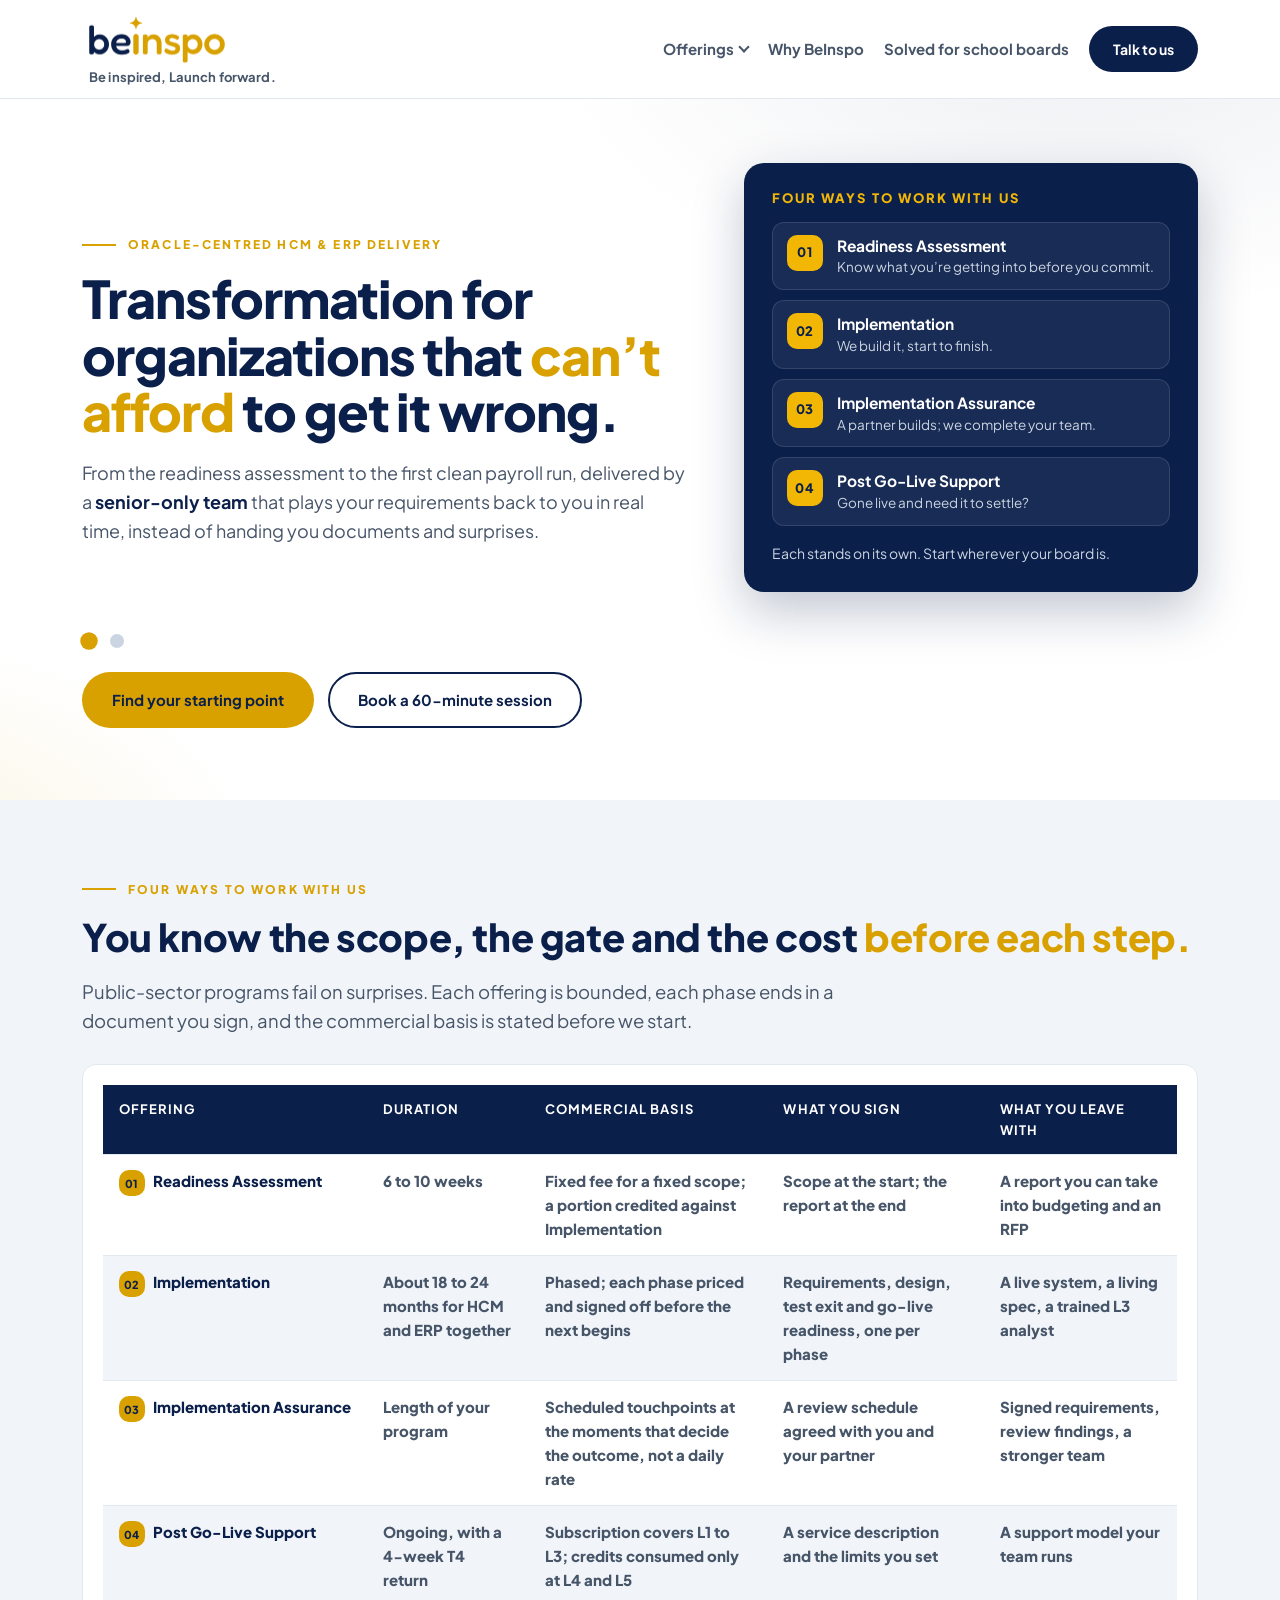
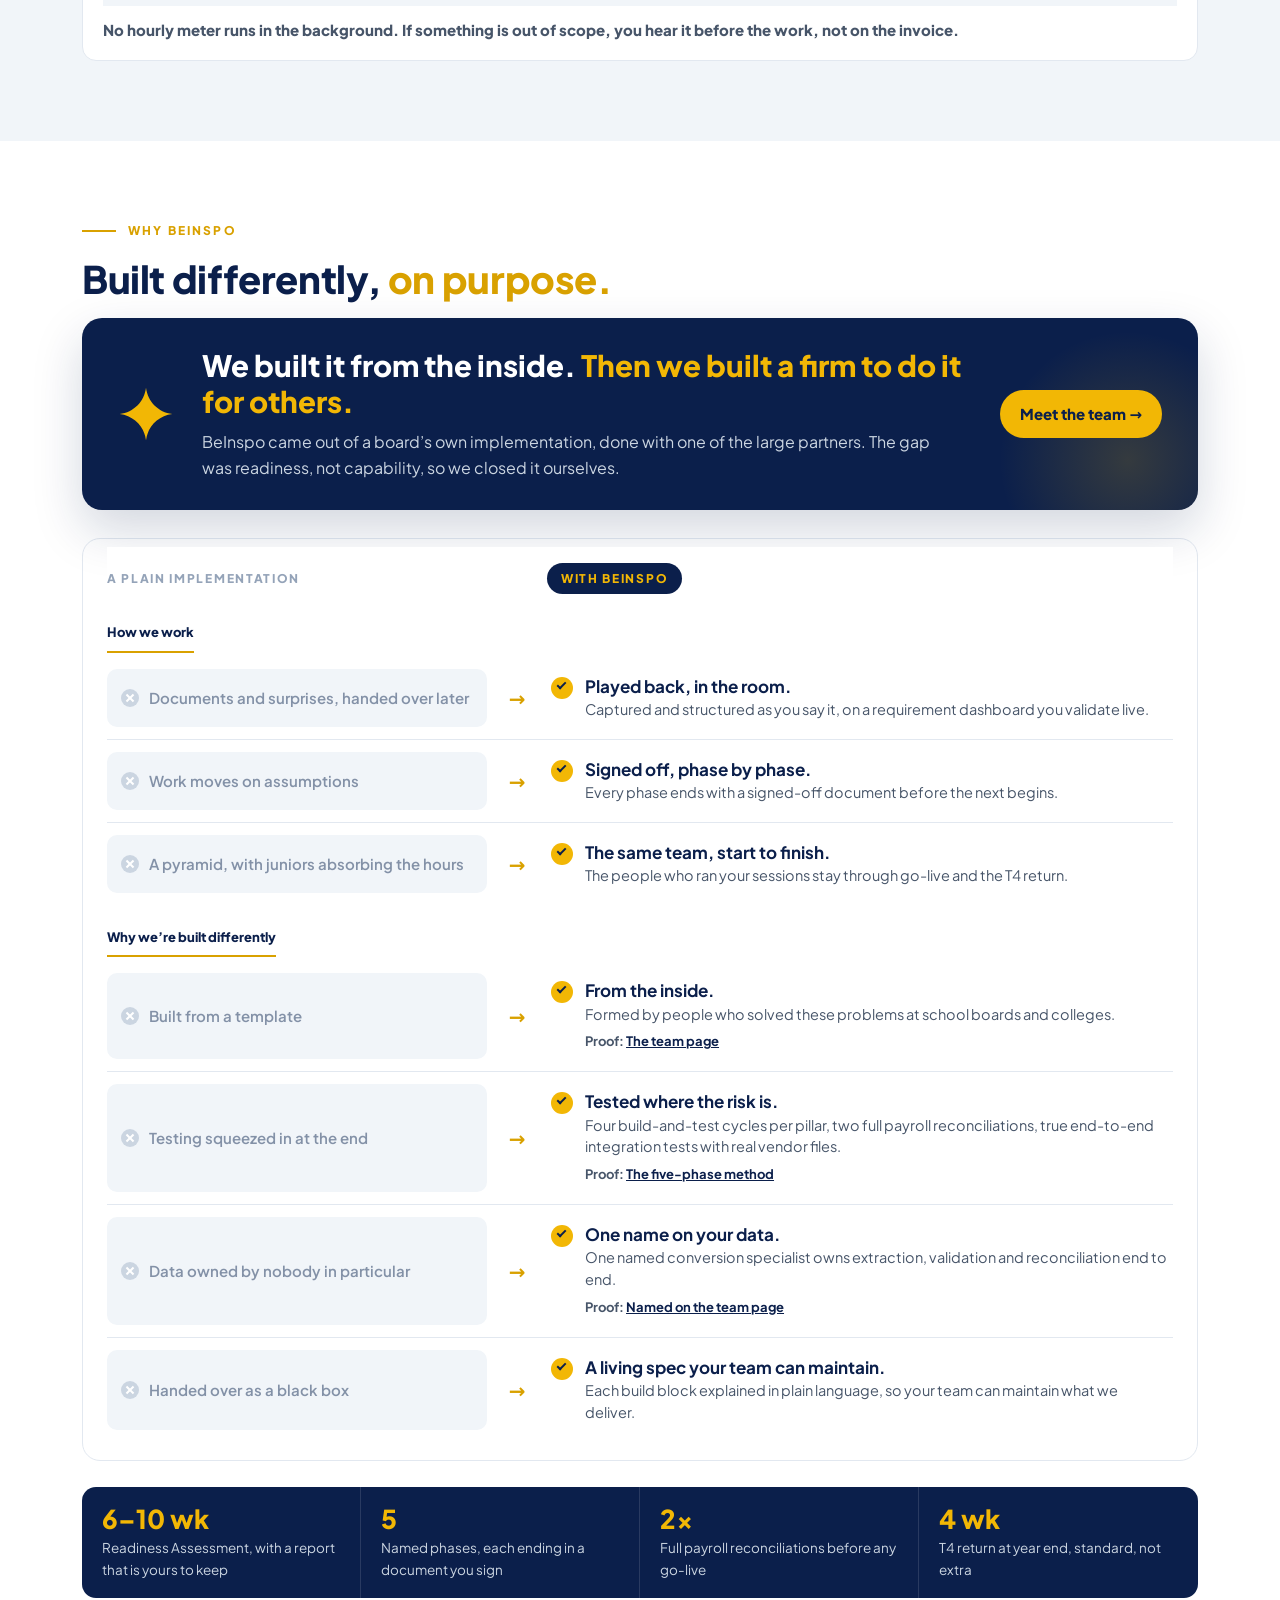
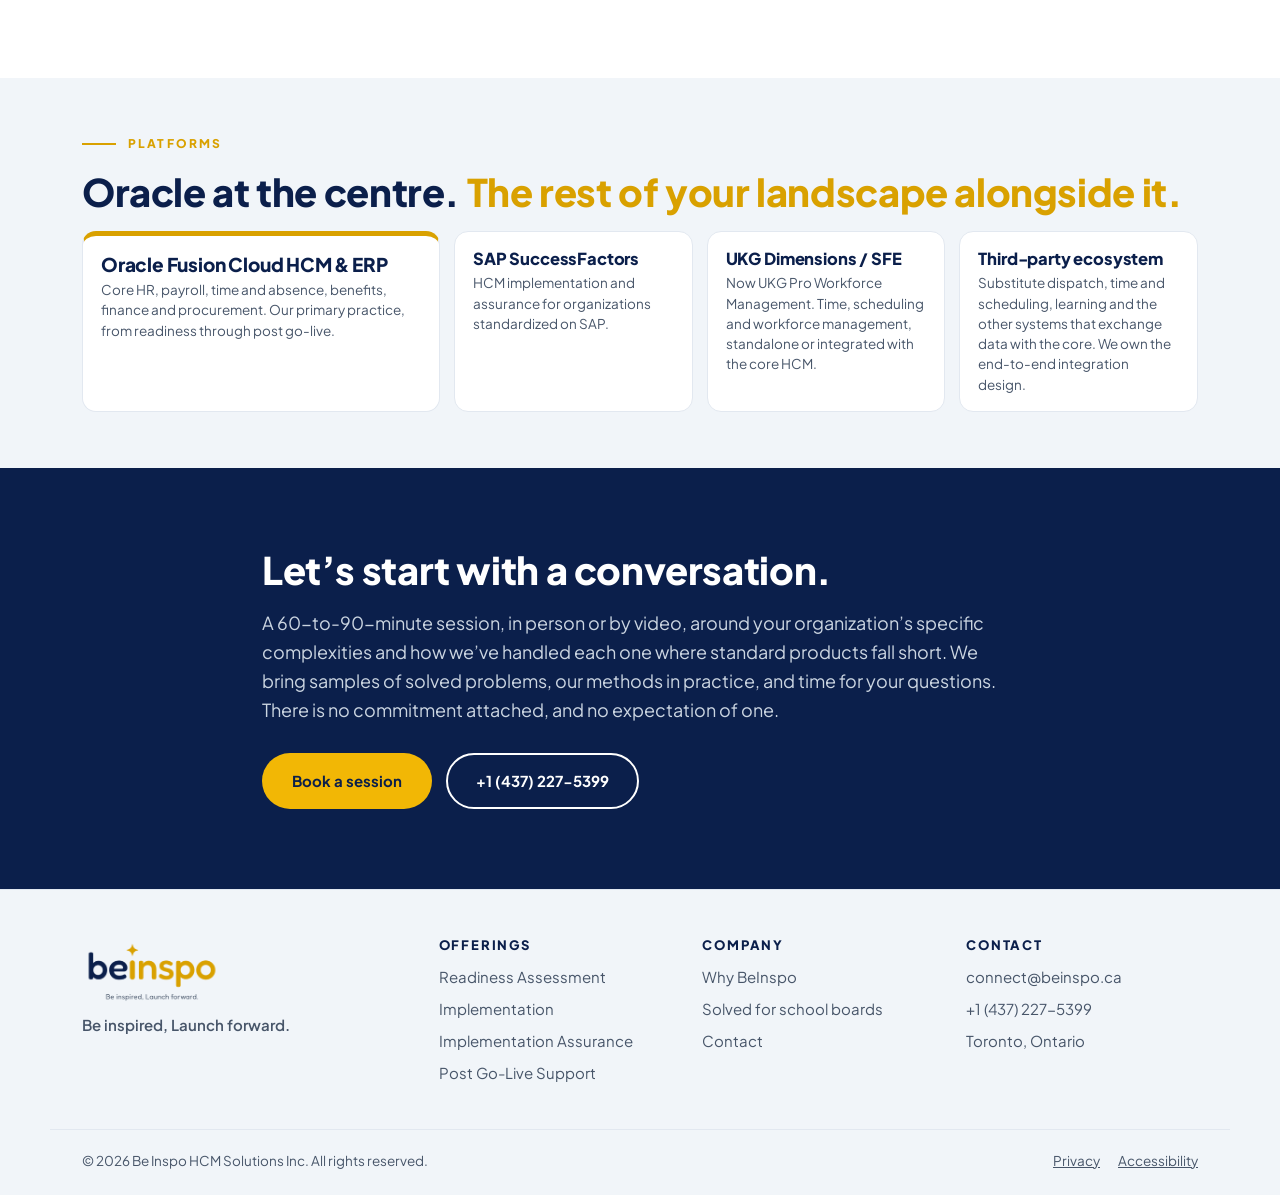
==== commit a38106a5: "Remove the Our team tab" ====
--- a/index.html
+++ b/index.html
@@ -35,7 +35,7 @@
         </li>
         <li><a class="nav-link" href="index.html#why-beinspo">Why BeInspo</a></li>
         <li><a class="nav-link" href="school-boards.html">Solved for school boards</a></li>
-        <li><a class="nav-link" href="team.html">Our Team</a></li>
+        <!-- <li><a class="nav-link" href="team.html">Our Team</a></li> -->
         <li class="nav-cta-item"><a class="btn btn-navy btn-sm" href="contact.html">Talk to us</a></li>
       </ul>
     </nav>
@@ -230,7 +230,7 @@
       <ul>
         <li><a href="index.html#why-beinspo">Why BeInspo</a></li>
         <li><a href="school-boards.html">Solved for school boards</a></li>
-        <li><a href="team.html">Our Team</a></li>
+        <!-- <li><a href="team.html">Our Team</a></li> -->
         <li><a href="contact.html">Contact</a></li>
       </ul>
     </nav>
